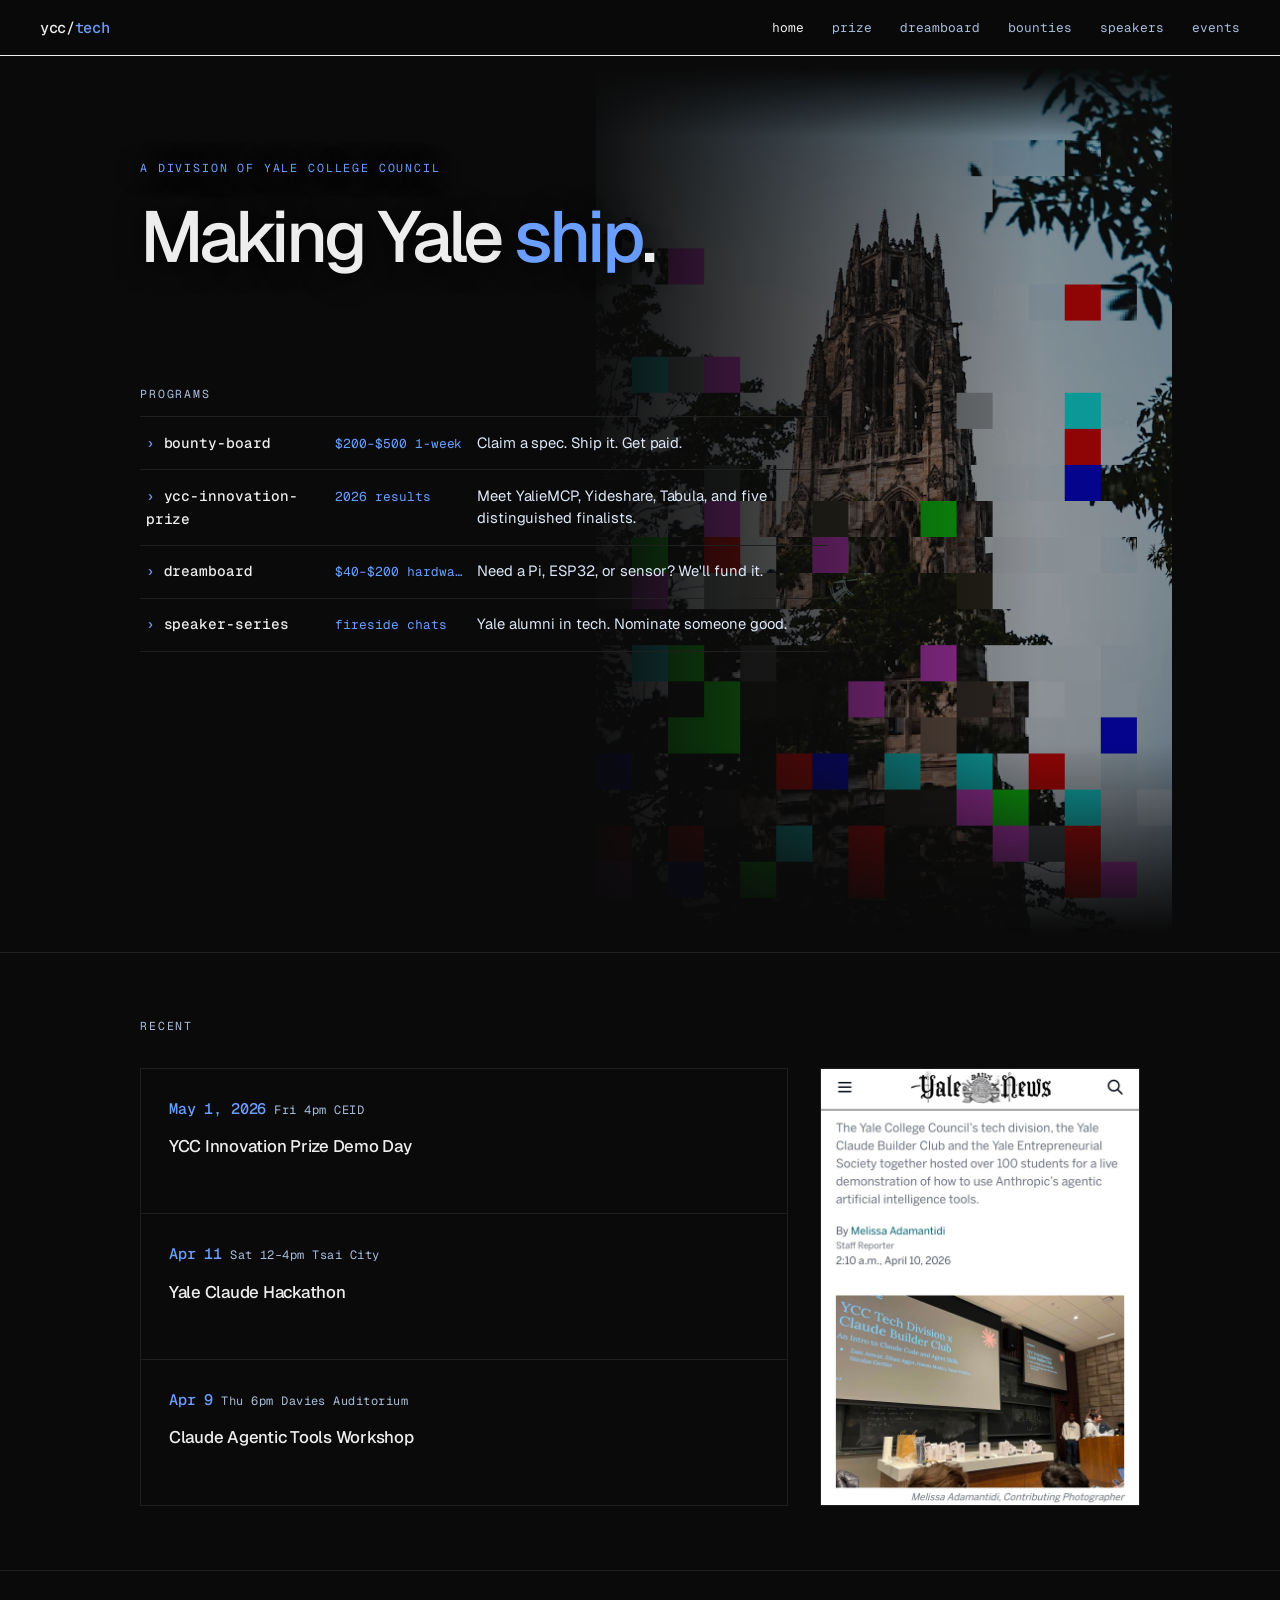
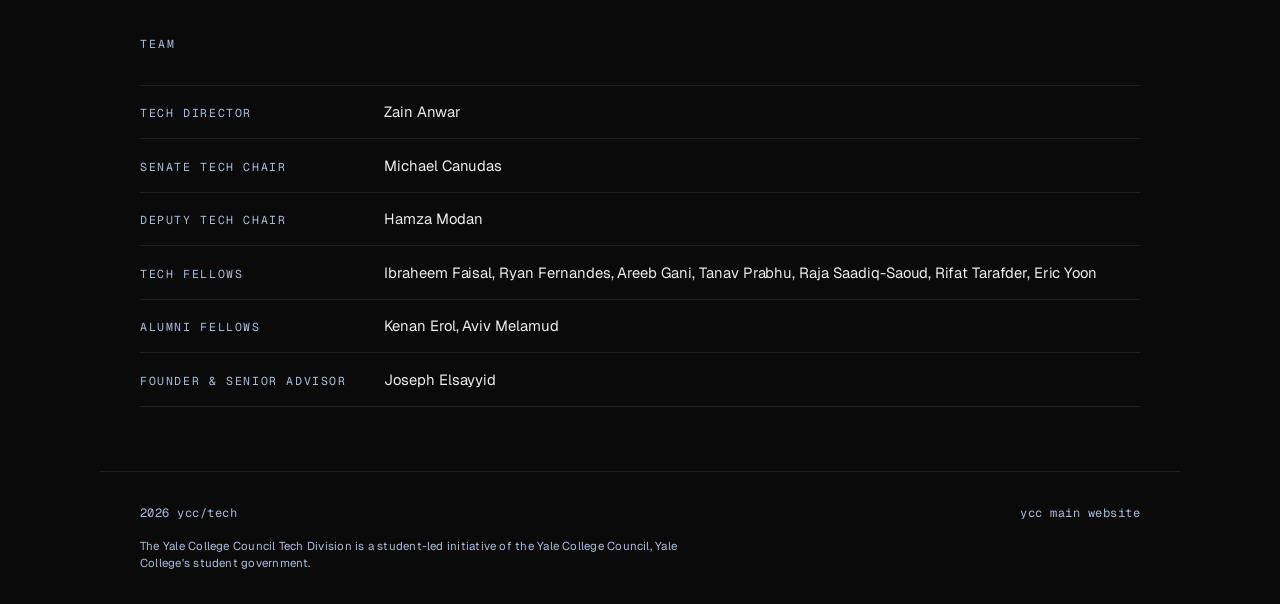
==== index.html @ 5b4a6e39 "move senior advisor role to end of team list" ====
<!DOCTYPE html>
<html lang="en">
<head>
  <meta charset="UTF-8">
  <meta name="viewport" content="width=device-width, initial-scale=1.0">
  <title>YCC Tech Division | Yale College Council</title>
  <meta name="description" content="YCC Tech makes Yale ship. Bounties, the $1,000 YCC Innovation Prize, hardware grants, speaker events, and hackathons. The infrastructure for Yale's builder community.">
  <link rel="stylesheet" href="styles.css">
  <link rel="icon" type="image/png" href="favicon.png">
</head>
<body>

  <!-- Nav -->
  <nav class="nav">
    <a href="index.html" class="nav__brand">ycc/<span>tech</span></a>
    <ul class="nav__links">
      <li><a href="index.html" class="active">home</a></li>
      <li><a href="prize.html">prize</a></li>
      <li><a href="dreamboard.html">dreamboard</a></li>
      <li><a href="bounties.html">bounties</a></li>
      <li><a href="speakers.html">speakers</a></li>
      <li><a href="events.html">events</a></li>
    </ul>
    <div class="nav__hamburger" onclick="toggleMobileNav()">
      <span></span><span></span><span></span>
    </div>
  </nav>

  <!-- Mobile Nav -->
  <div class="nav__mobile-overlay" id="mobileNav">
    <a href="index.html" onclick="closeMobileNav()">home</a>
    <a href="prize.html" onclick="closeMobileNav()">prize</a>
    <a href="dreamboard.html" onclick="closeMobileNav()">dreamboard</a>
    <a href="bounties.html" onclick="closeMobileNav()">bounties</a>
    <a href="speakers.html" onclick="closeMobileNav()">speakers</a>
    <a href="events.html" onclick="closeMobileNav()">events</a>
  </div>

  <!-- Hero -->
  <section class="hero">
    <div class="container">
      <div class="hero__layout">
        <div class="hero__copy">
          <div class="hero__label">A Division of Yale College Council</div>
          <h1 class="hero__title">Making Yale <em>ship</em>.</h1>
          <nav class="hero__programs" aria-label="Programs">
            <span class="kicker">Programs</span>
            <div class="programs-cli">
              <a href="bounties.html" class="programs-cli__row">
                <span class="programs-cli__name">bounty-board</span>
                <span class="programs-cli__meta">$200–$500 1-week</span>
                <span class="programs-cli__desc">Claim a spec. Ship it. Get paid.</span>
                <span class="programs-cli__arrow" aria-hidden="true">→</span>
              </a>
              <a href="prize.html" class="programs-cli__row">
                <span class="programs-cli__name">ycc-innovation-prize</span>
                <span class="programs-cli__meta">2026 results</span>
                <span class="programs-cli__desc">Meet YalieMCP, Yideshare, Tabula, and five distinguished finalists.</span>
                <span class="programs-cli__arrow" aria-hidden="true">→</span>
              </a>
              <a href="dreamboard.html" class="programs-cli__row">
                <span class="programs-cli__name">dreamboard</span>
                <span class="programs-cli__meta">$40–$200 hardware</span>
                <span class="programs-cli__desc">Need a Pi, ESP32, or sensor? We'll fund it.</span>
                <span class="programs-cli__arrow" aria-hidden="true">→</span>
              </a>
              <a href="speakers.html" class="programs-cli__row">
                <span class="programs-cli__name">speaker-series</span>
                <span class="programs-cli__meta">fireside chats</span>
                <span class="programs-cli__desc">Yale alumni in tech. Nominate someone good.</span>
                <span class="programs-cli__arrow" aria-hidden="true">→</span>
              </a>
            </div>
          </nav>
        </div>
        <figure class="hero__visual">
          <img src="assets/home/harkness-pixel-glitch.png" alt="Harkness Tower with colorful pixel-glitch artwork" width="687" height="1031" decoding="async">
        </figure>
      </div>
    </div>
  </section>

  <!-- Upcoming Events -->
  <section class="section section--bordered">
    <div class="container">
      <div class="section__header">
        <span class="kicker">Recent</span>
      </div>
      <div class="home-recent-grid">
        <div class="events-preview">
          <a href="events.html" class="event-preview-card">
            <div class="event-preview-card__date">May 1, 2026</div><span class="event-preview-card__time">Fri 4pm CEID</span>
            <h3 class="event-preview-card__title">YCC Innovation Prize Demo Day</h3>
          </a>
          <a href="events.html" class="event-preview-card">
            <div class="event-preview-card__date">Apr 11</div><span class="event-preview-card__time">Sat 12–4pm Tsai City</span>
            <h3 class="event-preview-card__title">Yale Claude Hackathon</h3>
          </a>
          <a href="events.html" class="event-preview-card">
            <div class="event-preview-card__date">Apr 9</div><span class="event-preview-card__time">Thu 6pm Davies Auditorium</span>
            <h3 class="event-preview-card__title">Claude Agentic Tools Workshop</h3>
          </a>
        </div>
        <figure class="home-event-figure">
          <img class="home-event-photo" src="assets/home/ai-workshop.jpeg" alt="Yale Daily News coverage of YCC Tech's AI tools workshop" width="1284" height="1760" loading="lazy" decoding="async">
        </figure>
      </div>
    </div>
  </section>

  <!-- Team -->
  <section class="section section--bordered">
    <div class="container">
      <div class="section__header">
        <span class="kicker">Team</span>
      </div>
      <div class="team">
        <div class="team__row">
          <div class="team__role">Tech Director</div>
          <div class="team__names">Zain Anwar</div>
        </div>
        <div class="team__row">
          <div class="team__role">Senate Tech Chair</div>
          <div class="team__names">Michael Canudas</div>
        </div>
        <div class="team__row">
          <div class="team__role">Deputy Tech Chair</div>
          <div class="team__names">Hamza Modan</div>
        </div>
        <div class="team__row">
          <div class="team__role">Tech Fellows</div>
          <div class="team__names">Ibraheem Faisal, Ryan Fernandes, Areeb Gani, Tanav Prabhu, Raja Saadiq-Saoud, Rifat Tarafder, Eric Yoon</div>
        </div>
        <div class="team__row">
          <div class="team__role">Alumni Fellows</div>
          <div class="team__names">Kenan Erol, Aviv Melamud</div>
        </div>
        <div class="team__row">
          <div class="team__role">Founder &amp; Senior Advisor</div>
          <div class="team__names">Joseph Elsayyid</div>
        </div>
      </div>
    </div>
  </section>

  <!-- Footer -->
  <footer class="footer">
    <div class="footer__row">
      <div class="footer__left">2026 ycc/tech</div>
      <div class="footer__right">
        <a href="https://www.ycc.yale.edu/" target="_blank" rel="noopener">ycc main website</a>
      </div>
    </div>
    <div class="footer__note">The Yale College Council Tech Division is a student-led initiative of the Yale College Council, Yale College's student government.</div>
  </footer>

  <script src="script.js"></script>
</body>
</html>
---- styles.css ----
/* =================================================================
   YCC Tech Division
   Geist Sans + Geist Mono warm black desaturated blue
   ================================================================= */

@import url('https://fonts.googleapis.com/css2?family=Geist:wght@300;400;500;600;700&family=Geist+Mono:wght@400;500;600&display=swap');

:root {
  --bg: #0a0a0a;
  --bg-elev: #111111;
  --bg-soft: #141414;
  --fg: #ededed;
  --fg-dim: #dce7f7;
  --muted: #a9bddc;
  --border: #1f1f1f;
  --border-bright: #2a2a2a;
  --accent: #6b9fff;
  --accent-hover: #89b5ff;
  --accent-dim: rgba(107, 159, 255, 0.12);
  --warn: #d4a373;

  --font-sans: 'Geist', ui-sans-serif, system-ui, -apple-system, 'Segoe UI', sans-serif;
  --font-display: 'Geist', ui-sans-serif, system-ui, -apple-system, 'Segoe UI', sans-serif;
  --font-mono: 'Geist Mono', ui-monospace, 'SF Mono', Menlo, Consolas, monospace;

  --container: 1080px;
  --gutter: 1.5rem;
  --gutter-lg: 2.5rem;
}

*, *::before, *::after { box-sizing: border-box; margin: 0; padding: 0; }

html {
  font-size: 16px;
  -webkit-font-smoothing: antialiased;
  -moz-osx-font-smoothing: grayscale;
  text-rendering: optimizeLegibility;
  scroll-behavior: smooth;
}

body {
  background: var(--bg);
  color: var(--fg);
  font-family: var(--font-sans);
  font-size: 0.975rem;
  font-weight: 400;
  line-height: 1.6;
  letter-spacing: -0.003em;
}

h1, h2, h3, h4, h5, h6 {
  font-family: var(--font-sans);
  font-weight: 500;
  letter-spacing: -0.02em;
  line-height: 1.2;
  color: var(--fg);
}

h1 {
  font-size: clamp(2rem, 4.5vw, 3rem);
  font-weight: 500;
  letter-spacing: -0.03em;
  line-height: 1.08;
}
h2 { font-size: 1.5rem; }
h3 { font-size: 1.05rem; }
h4 { font-size: 0.95rem; }

p { max-width: 62ch; }

a {
  color: var(--fg);
  text-decoration: none;
  transition: color 120ms ease, border-color 120ms ease;
}

a:hover { color: var(--accent); }

em { font-style: normal; color: var(--accent); }

::selection { background: var(--accent); color: var(--bg); }

img { max-width: 100%; display: block; }

button {
  font-family: inherit;
  cursor: pointer;
  border: none;
  background: none;
  color: inherit;
}

/* --- MONO + KICKER UTILITIES --- */
.mono,
.bounty-card__amount,
.bounty-card__tag,
.bounty-card__status,
.filter-btn,
.event-card__day,
.event-card__weekday,
.event-card__partner,
.event-preview-card__date,
.event-preview-card__time,
.timeline__date,
.hero__stat-value,
.hero__stat-label,
.footer__left,
.footer__right a {
  font-family: var(--font-mono);
}

.kicker,
.section__eyebrow,
.label,
.hero__label,
.about-grid__sidebar-title {
  display: block;
  font-family: var(--font-mono);
  font-size: 0.72rem;
  font-weight: 400;
  letter-spacing: 0.16em;
  text-transform: uppercase;
  color: var(--muted);
  margin: 0;
}

.label--accent,
.label--gold,
.hero__label {
  color: var(--accent);
}

.text-accent,
.text-gold,
.text-green { color: var(--accent); }

/* --- CONTAINER --- */
.container,
.container--narrow {
  width: 100%;
  max-width: var(--container);
  margin: 0 auto;
  padding: 0 var(--gutter);
}

@media (min-width: 768px) {
  .container,
  .container--narrow { padding: 0 var(--gutter-lg); }
}

/* --- NAV --- */
.nav {
  position: sticky;
  top: 0;
  z-index: 100;
  background: rgba(10, 10, 10, 0.78);
  backdrop-filter: saturate(160%) blur(12px);
  -webkit-backdrop-filter: saturate(160%) blur(12px);
  border-bottom: 1px solid var(--border);
  padding: 0.95rem var(--gutter);
  display: flex;
  align-items: center;
  justify-content: space-between;
}

@media (min-width: 768px) {
  .nav { padding: 0.95rem var(--gutter-lg); }
}

.nav__brand {
  font-family: var(--font-mono);
  font-size: 0.95rem;
  font-weight: 500;
  letter-spacing: -0.02em;
  color: var(--fg);
  display: inline-flex;
  align-items: baseline;
}

.nav__brand:hover { color: var(--fg); }
.nav__brand span { color: var(--accent); font-weight: 500; }

.nav__links {
  display: flex;
  gap: 1.75rem;
  list-style: none;
  align-items: center;
}

.nav__links a {
  font-family: var(--font-mono);
  font-size: 0.8rem;
  font-weight: 400;
  color: var(--muted);
  letter-spacing: 0;
}

.nav__links a:hover { color: var(--fg); }
.nav__links a.active { color: var(--fg); }

/* hamburger */
.nav__hamburger {
  display: none;
  flex-direction: column;
  gap: 5px;
  cursor: pointer;
  padding: 4px;
  z-index: 101;
}

.nav__hamburger span {
  width: 22px;
  height: 1.5px;
  background: var(--fg);
  transition: transform 180ms ease, opacity 180ms ease;
}

.nav__hamburger.open span:nth-child(1) { transform: translateY(6.5px) rotate(45deg); }
.nav__hamburger.open span:nth-child(2) { opacity: 0; }
.nav__hamburger.open span:nth-child(3) { transform: translateY(-6.5px) rotate(-45deg); }

.nav__mobile-overlay {
  display: none;
  position: fixed;
  inset: 0;
  background: var(--bg);
  z-index: 99;
  flex-direction: column;
  align-items: flex-start;
  padding: 5.5rem var(--gutter) 2rem;
  gap: 1.25rem;
}

.nav__mobile-overlay.open { display: flex; }

.nav__mobile-overlay a {
  font-family: var(--font-mono);
  font-size: 1.15rem;
  color: var(--fg);
}

.nav__mobile-overlay a:hover { color: var(--accent); }

@media (max-width: 768px) {
  .nav__links { display: none; }
  .nav__hamburger { display: flex; }
}

/* --- SECTIONS --- */
.section { padding: 4rem 0; }
.section--bordered { border-top: 1px solid var(--border); }

.section__header { margin-bottom: 2rem; }

.section__header .kicker,
.section__header .section__eyebrow { margin-bottom: 0.75rem; }

.section__title {
  font-size: 1.5rem;
  font-weight: 500;
  letter-spacing: -0.02em;
  line-height: 1.25;
  margin: 0;
}

.section__subtitle {
  color: var(--fg-dim);
  font-size: 1.025rem;
  max-width: 60ch;
  margin-top: 0.75rem;
  line-height: 1.6;
}

/* --- HERO --- */
.prize-hero,
.events-hero {
  padding: 5rem 0 3rem;
}

.hero {
  position: relative;
  overflow: hidden;
  isolation: isolate;
}

.hero .container { position: relative; }

.hero__label { margin-bottom: 1.5rem; }

.hero__layout {
  position: relative;
  min-height: 56rem;
  display: flex;
  align-items: flex-start;
  padding: clamp(5rem, 8vw, 6.5rem) 0 4rem;
}

.hero__layout::after {
  content: '';
  position: absolute;
  inset: 0;
  z-index: 1;
  pointer-events: none;
  background: linear-gradient(90deg, var(--bg) 0%, var(--bg) 28%, rgba(10, 10, 10, 0.94) 46%, rgba(10, 10, 10, 0.5) 68%, transparent 90%);
}

.hero__copy {
  position: relative;
  z-index: 2;
  width: 100%;
  max-width: 43rem;
  text-shadow: 0 2px 28px rgba(0, 0, 0, 0.9);
}

.hero__programs {
  display: block;
  width: 100%;
  margin-top: clamp(5rem, 9vw, 7rem);
  text-shadow: none;
}

.hero__programs > .kicker {
  margin-bottom: 0.8rem;
}

.hero__programs .programs-cli__row {
  grid-template-columns: 11rem 8rem minmax(0, 1fr) 1rem;
  gap: 0.85rem;
  padding: 0.85rem 0.35rem;
}

.hero__visual {
  position: absolute;
  z-index: 0;
  top: 0.75rem;
  right: -2rem;
  width: min(58vw, 36rem);
  opacity: 0.58;
  pointer-events: none;
  -webkit-mask-image: linear-gradient(to bottom, transparent 0%, #000 8%, #000 78%, transparent 100%);
  mask-image: linear-gradient(to bottom, transparent 0%, #000 8%, #000 78%, transparent 100%);
}

.hero__visual img {
  width: 100%;
  height: auto;
  filter: saturate(0.9) contrast(1.04);
}

@media (max-width: 799px) {
  .hero__layout {
    min-height: 52rem;
    padding: 4.5rem 0 4rem;
  }

  .hero__copy { max-width: none; }

  .hero__programs {
    margin-top: 5rem;
    max-width: 31rem;
  }

  .hero__programs .programs-cli__row {
    grid-template-columns: 1fr;
    gap: 0.3rem;
    padding: 0.9rem 0;
  }

  .hero__programs .programs-cli__arrow { display: none; }

  .hero__programs .programs-cli__row:hover {
    padding-left: 0.35rem;
  }

  .hero__visual {
    top: 7rem;
    right: -9rem;
    width: 29rem;
    opacity: 0.42;
    -webkit-mask-image: linear-gradient(to bottom, transparent 0%, #000 8%, #000 76%, transparent 100%);
    mask-image: linear-gradient(to bottom, transparent 0%, #000 8%, #000 76%, transparent 100%);
  }

  .hero__layout::after {
    background:
      linear-gradient(90deg, var(--bg) 0%, rgba(10, 10, 10, 0.94) 42%, rgba(10, 10, 10, 0.35) 82%, transparent 100%),
      linear-gradient(180deg, transparent 55%, var(--bg) 100%);
  }
}

.hero__title,
.prize-hero__title {
  font-family: var(--font-display);
  font-size: clamp(2.75rem, 6vw, 4.5rem);
  font-weight: 500;
  letter-spacing: -0.055em;
  line-height: 1;
  max-width: 26ch;
  margin-bottom: 1.15rem;
}

.hero__title em {
  color: var(--accent);
  font-style: normal;
}

.home-event-figure {
  width: 100%;
  max-width: 520px;
  margin: 2rem auto 0;
  border: 1px solid var(--border);
  background: var(--bg-elev);
}

.home-event-photo {
  display: block;
  width: 100%;
  height: auto;
}

.hero__subtitle,
.prize-hero__desc {
  color: var(--fg-dim);
  font-size: 1.05rem;
  max-width: 58ch;
  margin-bottom: 2.5rem;
  line-height: 1.6;
}

.hero__subtitle {
  font-family: var(--font-sans);
  font-size: clamp(1.05rem, 1.8vw, 1.25rem);
  letter-spacing: -0.02em;
  line-height: 1.5;
}

.hero__actions {
  display: flex;
  gap: 0.75rem;
  flex-wrap: wrap;
  align-items: center;
}

.hero__text-links {
  display: flex;
  gap: 1.5rem;
  flex-wrap: wrap;
  align-items: center;
}

.text-link {
  display: inline-flex;
  align-items: baseline;
  gap: 0.4rem;
  padding: 0.15rem 0;
  color: var(--fg);
  border-bottom: 1px solid var(--accent);
  font-size: 0.9rem;
  font-weight: 500;
  text-decoration: none;
}

.text-link:hover {
  color: var(--accent);
  border-color: var(--accent-hover);
}

.hero__stats {
  display: grid;
  grid-template-columns: repeat(2, minmax(0, 1fr));
  gap: 0;
  margin-top: 3.5rem;
  border-top: 1px solid var(--border);
}

@media (min-width: 640px) {
  .hero__stats { grid-template-columns: repeat(4, minmax(0, 1fr)); }
}

.hero__stats > div {
  padding: 1.25rem;
  border-right: 1px solid var(--border);
}

@media (min-width: 640px) {
  .hero__stats > div:first-child { padding-left: 0; }
  .hero__stats > div:last-child { padding-right: 0; border-right: none; }
}

@media (max-width: 639px) {
  .hero__stats > div:nth-child(odd) { padding-left: 0; }
  .hero__stats > div:nth-child(even) { padding-right: 0; border-right: none; }
  .hero__stats > div:nth-child(-n+2) { border-bottom: 1px solid var(--border); }
}

.hero__stat-value {
  font-size: 1.3rem;
  font-weight: 500;
  color: var(--fg);
  letter-spacing: -0.02em;
  line-height: 1.1;
}

.hero__stat-label {
  font-size: 0.72rem;
  font-weight: 400;
  color: var(--muted);
  text-transform: uppercase;
  letter-spacing: 0.14em;
  margin-top: 0.6rem;
}

/* --- PRIZE HERO --- */
.prize-hero__amount {
  font-family: var(--font-mono);
  font-size: clamp(3rem, 8vw, 4.75rem);
  font-weight: 500;
  color: var(--accent);
  letter-spacing: -0.035em;
  line-height: 1;
  margin-bottom: 1rem;
}

/* --- PRIZE RESULTS --- */
.prize-winner {
  padding: 3.5rem 0;
  border-top: 1px solid var(--border);
}

.prize-winner:first-of-type {
  padding-top: 0;
  border-top: none;
}

.prize-winner:last-child { padding-bottom: 0; }

.prize-winner__header {
  display: grid;
  grid-template-columns: minmax(8.5rem, auto) 1fr auto;
  gap: 1rem 2rem;
  align-items: baseline;
  margin-bottom: 1.25rem;
}

.prize-winner__rank,
.prize-winner__creator,
.finalist-card__person {
  font-family: var(--font-mono);
  font-size: 0.72rem;
  text-transform: uppercase;
  letter-spacing: 0.14em;
}

.prize-winner__rank { color: var(--accent); }
.prize-winner__creator { color: var(--muted); }

.prize-winner__name {
  font-family: var(--font-display);
  font-size: clamp(2.1rem, 4.5vw, 3.25rem);
  font-weight: 500;
  line-height: 1.04;
  letter-spacing: -0.05em;
}

.prize-winner__description {
  max-width: 76ch;
  color: var(--fg-dim);
  font-size: 1.025rem;
  line-height: 1.72;
}

.prize-winner__links {
  display: flex;
  flex-wrap: wrap;
  gap: 0.65rem 1.5rem;
  margin-top: 1.25rem;
}

.prize-winner__links a,
.finalist-card__link {
  font-family: var(--font-mono);
  font-size: 0.78rem;
  color: var(--accent);
  letter-spacing: 0.01em;
}

.prize-winner__links a:hover,
.finalist-card__link:hover { color: var(--accent-hover); }

.prize-winner__note {
  max-width: 72ch;
  margin-top: 1.5rem;
  color: var(--muted);
  font-size: 0.84rem;
  font-style: italic;
  line-height: 1.6;
}

.prize-winner__media {
  display: grid;
  grid-template-columns: minmax(0, 3.4fr) minmax(11rem, 1fr);
  gap: 1rem;
  align-items: start;
  margin-top: 2rem;
}

.prize-winner__media--landscape {
  grid-template-columns: minmax(0, 4.4fr) minmax(11rem, 1fr);
}

.prize-winner__demo,
.prize-winner__portrait {
  overflow: hidden;
  border: 1px solid var(--border);
  background: var(--bg-elev);
}

.prize-winner__demo img,
.prize-winner__portrait img {
  width: 100%;
  height: auto;
}

.prize-winner__portrait img {
  aspect-ratio: 1;
  object-fit: cover;
}

.prize-winner__portrait figcaption,
.prize-winner__demo figcaption {
  padding: 0.65rem 0.8rem;
  border-top: 1px solid var(--border);
  font-family: var(--font-mono);
  font-size: 0.68rem;
  color: var(--muted);
  line-height: 1.5;
}

.finalists-grid {
  display: grid;
  grid-template-columns: repeat(2, minmax(0, 1fr));
  border-top: 1px solid var(--border);
  border-left: 1px solid var(--border);
}

.finalist-card {
  min-width: 0;
  padding: 2rem;
  border-right: 1px solid var(--border);
  border-bottom: 1px solid var(--border);
  display: flex;
  flex-direction: column;
  align-items: flex-start;
}

.finalist-card__person {
  color: var(--accent);
  margin-bottom: 1.1rem;
}

.finalist-card__title {
  font-family: var(--font-display);
  font-size: clamp(1.65rem, 3vw, 2.15rem);
  font-weight: 500;
  line-height: 1.05;
  letter-spacing: -0.04em;
  margin-bottom: 1rem;
}

.finalist-card__description {
  color: var(--fg-dim);
  font-size: 0.94rem;
  line-height: 1.68;
  margin-bottom: 1.5rem;
}

.finalist-card__link { margin-top: auto; }

.finalist-card--featured {
  grid-column: 1 / -1;
  display: grid;
  grid-template-columns: minmax(15rem, 0.85fr) minmax(0, 2fr);
  gap: 2rem;
  align-items: start;
}

.finalist-card__content {
  display: flex;
  flex-direction: column;
  align-items: flex-start;
  height: 100%;
}

.finalist-card__media {
  min-width: 0;
  align-self: start;
}

.finalist-card__demo {
  display: block;
  width: 100%;
  height: auto;
  aspect-ratio: 8 / 5;
  object-fit: contain;
  border: 1px solid var(--border);
  background: var(--bg-elev);
}

@media (max-width: 760px) {
  .prize-winner__header { grid-template-columns: 1fr; gap: 0.5rem; }
  .prize-winner__name { grid-row: 1; }
  .prize-winner__rank { grid-row: 2; }
  .prize-winner__creator { grid-row: 3; }

  .prize-winner__media,
  .prize-winner__media--landscape { grid-template-columns: 1fr; }

  .prize-winner__portrait { max-width: 12rem; }

  .finalists-grid { grid-template-columns: 1fr; }
  .finalist-card--featured { grid-column: auto; grid-template-columns: 1fr; }
}

@media (max-width: 480px) {
  .finalist-card { padding: 1.5rem; }
}

/* --- BUTTONS --- */
.btn {
  display: inline-flex;
  align-items: center;
  gap: 0.5rem;
  font-family: var(--font-sans);
  font-size: 0.875rem;
  font-weight: 500;
  padding: 0.6rem 1.1rem;
  color: var(--bg);
  background: var(--fg);
  border: 1px solid var(--fg);
  border-radius: 6px;
  cursor: pointer;
  text-decoration: none;
  letter-spacing: -0.005em;
  transition: background 120ms, color 120ms, border-color 120ms;
}

.btn:hover {
  background: var(--accent);
  border-color: var(--accent);
  color: var(--bg);
}

.btn--primary,
.btn--gold {
  background: var(--accent);
  border-color: var(--accent);
  color: var(--bg);
}

.btn--primary:hover,
.btn--gold:hover {
  background: var(--accent-hover);
  border-color: var(--accent-hover);
  color: var(--bg);
}

.btn--outline,
.btn--ghost {
  background: transparent;
  color: var(--fg);
  border-color: var(--border-bright);
}

.btn--outline:hover,
.btn--ghost:hover {
  background: transparent;
  color: var(--accent);
  border-color: var(--accent);
}

/* --- PROGRAMS (home, terminal-style list) --- */
.programs-cli {
  border-top: 1px solid var(--border);
}

.programs-cli__row {
  display: grid;
  grid-template-columns: 12rem 13rem 1fr 1.2rem;
  gap: 1.25rem;
  padding: 0.95rem 0.75rem 0.95rem 0.5rem;
  border-bottom: 1px solid var(--border);
  align-items: baseline;
  text-decoration: none;
  color: var(--fg);
  transition: background 120ms, padding-left 120ms;
}

.programs-cli__row:hover {
  background: var(--accent-dim);
  padding-left: 0.85rem;
}

.programs-cli__name {
  font-family: var(--font-mono);
  font-size: 0.9rem;
  font-weight: 500;
  color: var(--fg);
}

.programs-cli__name::before {
  content: '› ';
  color: var(--accent);
}

.programs-cli__meta {
  font-family: var(--font-mono);
  font-size: 0.8rem;
  color: var(--accent);
  white-space: nowrap;
  overflow: hidden;
  text-overflow: ellipsis;
}

.programs-cli__desc {
  font-size: 0.925rem;
  color: var(--fg-dim);
  line-height: 1.5;
}

.programs-cli__arrow {
  font-family: var(--font-mono);
  color: var(--muted);
  opacity: 0;
  transition: opacity 120ms, color 120ms;
  text-align: right;
}

.programs-cli__row:hover .programs-cli__arrow {
  opacity: 1;
  color: var(--accent);
}

@media (max-width: 760px) {
  .programs-cli__row {
    grid-template-columns: 1fr;
    gap: 0.3rem;
    padding: 1rem 0;
  }
  .programs-cli__row:hover { padding-left: 0.35rem; }
  .programs-cli__arrow { display: none; }
}

/* --- BOUNTY CARDS --- */
.bounty-grid {
  display: grid;
  grid-template-columns: 1fr;
  gap: 0;
  border-top: 1px solid var(--border);
}

.bounty-card {
  padding: 1.75rem 0;
  border-bottom: 1px solid var(--border);
  background: transparent;
  display: grid;
  grid-template-columns: 1fr auto;
  gap: 1.5rem;
  align-items: start;
}

.bounty-card:hover { background: transparent; }

.bounty-card__header {
  display: flex;
  align-items: baseline;
  gap: 1rem;
  margin-bottom: 0.5rem;
  flex-wrap: wrap;
}

.bounty-card__title {
  font-size: 1.1rem;
  font-weight: 500;
  letter-spacing: -0.015em;
  color: var(--fg);
}

.bounty-card__amount {
  font-size: 0.875rem;
  color: var(--accent);
  font-weight: 500;
  letter-spacing: 0;
}

.bounty-card__desc {
  color: var(--fg-dim);
  font-size: 0.95rem;
  max-width: 68ch;
  margin-bottom: 1rem;
  line-height: 1.6;
}

.bounty-card__tags {
  display: block;
  margin-bottom: 0.75rem;
}

.bounty-card__tag {
  font-size: 0.72rem;
  font-weight: 400;
  color: var(--muted);
  padding: 0;
  letter-spacing: 0.02em;
  text-transform: none;
}

.bounty-card__tag:not(:last-child)::after {
  content: ',';
}

.bounty-card__actions {
  display: flex;
  flex-direction: column;
  align-items: flex-end;
  gap: 0.75rem;
  min-width: 6rem;
}

.bounty-card__status {
  font-size: 0.72rem;
  color: var(--muted);
  letter-spacing: 0.14em;
  text-transform: uppercase;
  font-weight: 400;
  display: inline-block;
}

.bounty-card__status--open { color: var(--accent); }

.bounty-card__status--review { color: var(--warn); }

.bounty-card__status--pending { color: var(--muted); }

.bounty-card__detail {
  display: none;
  padding-top: 1.25rem;
  margin-top: 1rem;
  border-top: 1px dashed var(--border-bright);
  grid-column: 1 / -1;
}

.bounty-card__detail.open { display: block; }

.bounty-card__detail h4 {
  font-family: var(--font-mono);
  font-size: 0.72rem;
  text-transform: uppercase;
  letter-spacing: 0.14em;
  color: var(--muted);
  margin-bottom: 0.75rem;
  font-weight: 400;
}

.bounty-card__detail h4 + ul { margin-bottom: 1.25rem; }

.bounty-card__detail ul {
  list-style: none;
  display: flex;
  flex-direction: column;
  border-top: 1px solid var(--border);
}

.bounty-card__detail ul li {
  font-size: 0.925rem;
  color: var(--fg-dim);
  padding: 0.55rem 0;
  line-height: 1.55;
  border-bottom: 1px solid var(--border);
}

.bounty-card__detail ul li:last-child { border-bottom: none; }

/* filter buttons */
.filter-btn {
  font-size: 0.75rem;
  font-weight: 400;
  padding: 0.4rem 0;
  border: 0;
  border-bottom: 1px solid transparent;
  background: transparent;
  color: var(--muted);
  letter-spacing: 0.1em;
  text-transform: uppercase;
  cursor: pointer;
  transition: border-color 120ms, color 120ms;
}

.filter-btn:hover { color: var(--fg); border-color: var(--muted); }

.active-filter,
.filter-btn.active-filter {
  color: var(--accent);
  background: transparent;
  border-color: var(--accent);
}

/* --- CRITERIA / PRIZE LIST --- */
.criteria-grid {
  display: grid;
  grid-template-columns: 1fr;
  gap: 0;
  border-top: 1px solid var(--border);
}

.criteria-card {
  padding: 1.5rem 0;
  border-bottom: 1px solid var(--border);
  background: transparent;
}

.criteria-card__rank {
  font-family: var(--font-mono);
  font-size: 0.72rem;
  color: var(--muted);
  text-transform: uppercase;
  letter-spacing: 0.14em;
  font-weight: 400;
  margin-right: 0.75rem;
  display: inline;
}

.criteria-card__title {
  font-size: 1.05rem;
  font-weight: 500;
  letter-spacing: -0.015em;
  color: var(--fg);
  margin: 0.25rem 0;
  display: inline;
}

.criteria-card__desc {
  color: var(--fg-dim);
  font-size: 0.95rem;
  max-width: 68ch;
  line-height: 1.6;
  margin-top: 0.5rem;
}

/* --- TIMELINE --- */
.timeline { padding-left: 0; margin-top: 1rem; }

.timeline__item {
  padding: 0 0 1.5rem 1.5rem;
  position: relative;
  border-left: 1px solid var(--border);
}

.timeline__item:last-child { padding-bottom: 0; }

.timeline__dot {
  position: absolute;
  left: -6px;
  top: 0.65rem;
  width: 12px;
  height: 1px;
  background: var(--border-bright);
}

.timeline__item.active .timeline__dot { background: var(--accent); }

.timeline__date {
  font-size: 0.72rem;
  color: var(--muted);
  text-transform: uppercase;
  letter-spacing: 0.14em;
  margin-bottom: 0.3rem;
}

.timeline__item.active .timeline__date { color: var(--accent); }

.timeline__title {
  font-size: 1rem;
  font-weight: 500;
  letter-spacing: -0.01em;
  color: var(--fg);
}

.timeline__desc {
  color: var(--fg-dim);
  font-size: 0.925rem;
  max-width: 60ch;
  line-height: 1.6;
  margin-top: 0.25rem;
}

/* --- LISTS --- */
.eligibility-list {
  list-style: none;
  display: flex;
  flex-direction: column;
  margin-top: 1rem;
  border-top: 1px solid var(--border);
}

.eligibility-list li {
  font-size: 0.95rem;
  color: var(--fg-dim);
  padding: 0.8rem 0;
  line-height: 1.55;
  border-bottom: 1px solid var(--border);
}

.eligibility-list li strong {
  color: var(--fg);
  font-weight: 500;
}

/* --- EVENT CARDS --- */
.event-card {
  display: block;
  padding: 2rem 0 0;
}

.event-card__meta {
  display: flex;
  gap: 2.5rem;
  flex-wrap: wrap;
  margin-bottom: 1.25rem;
  padding-bottom: 1.25rem;
  border-bottom: 1px dashed var(--border-bright);
}

.event-card__date-block {
  display: flex;
  align-items: baseline;
  gap: 0.65rem;
}

.event-card__day {
  font-size: 1.05rem;
  font-weight: 500;
  color: var(--accent);
  letter-spacing: -0.01em;
  display: inline;
}

.event-card__weekday {
  font-size: 0.8rem;
  color: var(--muted);
  letter-spacing: 0.04em;
  display: inline;
}

.event-card__details {
  display: flex;
  gap: 1.75rem;
  flex-wrap: wrap;
}

.event-card__detail-item {
  display: flex;
  flex-direction: column;
  gap: 0.2rem;
}

.event-card__detail-item > span:first-child {
  font-family: var(--font-mono);
  font-size: 0.68rem;
  font-weight: 400;
  text-transform: uppercase;
  letter-spacing: 0.14em;
  color: var(--muted);
}

.event-card__detail-item > span:last-child {
  font-size: 0.9rem;
  color: var(--fg);
  font-weight: 400;
}

.event-card__body { padding: 0; }

.event-card__title {
  font-size: 1.35rem;
  font-weight: 500;
  letter-spacing: -0.02em;
  line-height: 1.2;
  margin-bottom: 0.75rem;
}

.event-card__desc {
  color: var(--fg-dim);
  font-size: 0.975rem;
  max-width: 62ch;
  line-height: 1.6;
  margin-bottom: 1.25rem;
}

.event-card__partners { margin: 1rem 0 1.25rem; }

.event-card__partner-list {
  display: block;
}

.event-card__partner {
  font-size: 0.72rem;
  color: var(--muted);
  padding: 0;
  letter-spacing: 0.02em;
}

.event-card__partner:not(:last-child)::after {
  content: ',';
}

.event-card__link { margin-top: 1.25rem; }

.event-card__expect h3,
.event-card__perks h3 {
  font-family: var(--font-mono);
  font-size: 0.72rem;
  text-transform: uppercase;
  letter-spacing: 0.14em;
  color: var(--muted);
  font-weight: 400;
  margin-bottom: 0.6rem;
}

.event-card__expect,
.event-card__perks { margin-bottom: 1.25rem; }

.event-card__expect ul {
  list-style: none;
  display: flex;
  flex-direction: column;
  border-top: 1px solid var(--border);
}

.event-card__expect ul li {
  font-size: 0.95rem;
  color: var(--fg-dim);
  padding: 0.6rem 0;
  line-height: 1.55;
  border-bottom: 1px solid var(--border);
}

.event-card__expect ul li:last-child { border-bottom: none; }

.event-card__note {
  color: var(--fg-dim);
  font-size: 0.95rem;
  max-width: 65ch;
  margin-bottom: 0.75rem;
  line-height: 1.6;
}

.event-card__footer {
  margin-top: 1rem;
  padding-top: 0.75rem;
  border-top: 1px dashed var(--border-bright);
  display: flex;
  flex-direction: column;
  gap: 0.3rem;
}

.event-card__coverage,
.event-card__followup {
  font-family: var(--font-mono);
  font-size: 0.78rem;
  color: var(--muted);
  letter-spacing: 0.02em;
}

.event-card__perks-grid {
  display: grid;
  grid-template-columns: 1fr;
  gap: 0.3rem;
}

.event-card__perk {
  display: flex;
  gap: 0.5rem;
  align-items: baseline;
  padding: 0.15rem 0;
}

.event-card__perk-icon { display: none; }

.event-card__perk strong {
  font-size: 0.95rem;
  font-weight: 500;
  color: var(--fg);
  display: inline;
}

.event-card__perk span {
  font-size: 0.925rem;
  color: var(--fg-dim);
}

.event-card__perk div { display: inline; }

.event-card__callout {
  border-left: 2px solid var(--accent);
  padding: 0.6rem 1rem;
  margin-top: 1.25rem;
  background: var(--accent-dim);
  border-radius: 0 4px 4px 0;
}

.event-card__callout-label { margin-bottom: 0.25rem; }

.event-card__callout p {
  color: var(--fg-dim);
  font-size: 0.925rem;
  line-height: 1.6;
}

.event-card__callout strong { color: var(--fg); font-weight: 500; }

/* --- EVENT PREVIEW (home) --- */
.events-preview {
  display: grid;
  grid-template-columns: 1fr;
  gap: 0;
  border-top: 1px solid var(--border);
  border-left: 1px solid var(--border);
}

.home-recent-grid {
  display: grid;
  grid-template-columns: minmax(0, 1fr);
  gap: 0;
  align-items: stretch;
}

.home-recent-grid .events-preview {
  grid-template-columns: 1fr;
}

@media (min-width: 900px) {
  .home-recent-grid {
    grid-template-columns: minmax(0, 1fr) 20rem;
    gap: 2rem;
  }

  .home-recent-grid .events-preview {
    grid-template-rows: repeat(3, minmax(0, 1fr));
  }

  .home-event-figure {
    max-width: none;
    margin: 0;
  }
}

@media (min-width: 720px) {
  .events-preview { grid-template-columns: repeat(2, 1fr); }
}

.event-preview-card {
  display: block;
  padding: 1.75rem;
  border-bottom: 1px solid var(--border);
  border-right: 1px solid var(--border);
  text-decoration: none;
  color: var(--fg);
  transition: background 150ms;
}

.event-preview-card:hover {
  background: var(--accent-dim);
  color: var(--fg);
}

.event-preview-card:hover .event-preview-card__title { color: var(--accent); }

.event-preview-card__date {
  font-size: 0.95rem;
  color: var(--accent);
  font-weight: 500;
  letter-spacing: -0.01em;
  display: inline;
}

.event-preview-card__time {
  font-size: 0.75rem;
  color: var(--muted);
  letter-spacing: 0.04em;
  margin-left: 0.5rem;
  display: inline;
}

.event-preview-card__title {
  font-size: 1.05rem;
  font-weight: 500;
  letter-spacing: -0.015em;
  margin: 0.9rem 0 0;
  transition: color 120ms;
}

.event-preview-card__title::after {
  content: ' →';
  color: var(--muted);
  opacity: 0;
  transition: opacity 180ms, color 180ms;
  font-weight: 400;
  margin-left: 0.25rem;
  display: inline-block;
}

.event-preview-card:hover .event-preview-card__title::after {
  opacity: 1;
  color: var(--accent);
}

.event-preview-card__desc {
  color: var(--fg-dim);
  font-size: 0.925rem;
  max-width: 50ch;
  margin-top: 0.5rem;
  line-height: 1.6;
}

.event-preview-card__link { display: none; }

/* --- ABOUT GRID --- */
.about-grid,
.about-grid--half {
  display: grid;
  grid-template-columns: 1fr;
  gap: 2rem;
}

@media (min-width: 760px) {
  .about-grid,
  .about-grid--half {
    grid-template-columns: 3fr 2fr;
    gap: 3rem;
  }
}

.about-grid__text {
  color: var(--fg-dim);
  font-size: 1rem;
  line-height: 1.7;
  max-width: 60ch;
}

.about-grid__text p + p { margin-top: 1rem; }

.about-grid__sidebar {
  border-left: 1px solid var(--border);
  padding-left: 1.5rem;
}

.about-grid__sidebar-item {
  padding: 0.6rem 0;
  border-bottom: 1px dashed var(--border-bright);
}

.about-grid__sidebar-item:last-child { border-bottom: none; }
.about-grid__sidebar-item:first-child { padding-top: 0; }

.about-grid__sidebar-title {
  margin-bottom: 0.25rem;
}

.about-grid__sidebar-value {
  font-size: 0.925rem;
  color: var(--fg);
}

@media (max-width: 760px) {
  .about-grid__sidebar {
    border-left: none;
    padding-left: 0;
    border-top: 1px solid var(--border);
    padding-top: 1.5rem;
  }
}

/* --- SPEC BLOCK --- */
.spec-block {
  border: 1px solid var(--border);
  padding: 1.25rem 1.5rem;
  margin-top: 1.25rem;
  border-radius: 6px;
  background: var(--bg-elev);
}

.spec-block__title {
  font-family: var(--font-mono);
  font-size: 0.72rem;
  text-transform: uppercase;
  letter-spacing: 0.14em;
  color: var(--muted);
  margin-bottom: 0.6rem;
  font-weight: 400;
}

.spec-block__content {
  color: var(--fg-dim);
  font-size: 0.925rem;
  line-height: 1.6;
}

/* --- CTA BANNER --- */
.cta-banner {
  padding: 4rem 0;
  border-top: 1px solid var(--border);
}

.cta-banner__title {
  font-size: 1.5rem;
  font-weight: 500;
  letter-spacing: -0.02em;
  margin-bottom: 0.75rem;
}

.cta-banner__desc {
  color: var(--fg-dim);
  font-size: 1rem;
  max-width: 60ch;
  margin-bottom: 1.5rem;
  line-height: 1.6;
}

/* --- FOOTER --- */
.footer {
  padding: 2rem var(--gutter);
  border-top: 1px solid var(--border);
  max-width: var(--container);
  margin: 0 auto;
  display: flex;
  flex-direction: column;
  gap: 0.85rem;
}

.footer__row {
  display: flex;
  justify-content: space-between;
  align-items: center;
  flex-wrap: wrap;
  gap: 1rem;
}

@media (min-width: 768px) {
  .footer { padding: 2rem var(--gutter-lg); }
}

.footer__left {
  font-size: 0.75rem;
  color: var(--muted);
  letter-spacing: 0.04em;
}

.footer__right {
  display: flex;
  gap: 1.25rem;
}

.footer__right a {
  font-size: 0.75rem;
  color: var(--muted);
  letter-spacing: 0.04em;
}

.footer__right a:hover { color: var(--fg); }

.footer__note {
  font-size: 0.72rem;
  color: var(--muted);
  line-height: 1.55;
  letter-spacing: 0.02em;
  max-width: 72ch;
}

/* --- MODAL --- */
.modal-overlay {
  position: fixed;
  inset: 0;
  background: rgba(0, 0, 0, 0.75);
  backdrop-filter: blur(6px);
  -webkit-backdrop-filter: blur(6px);
  z-index: 200;
  display: none;
  align-items: center;
  justify-content: center;
  padding: 2rem;
}

.modal-overlay.open { display: flex; }

.modal {
  background: var(--bg-elev);
  border: 1px solid var(--border-bright);
  max-width: 540px;
  width: 100%;
  padding: 2rem;
  position: relative;
  border-radius: 8px;
}

.modal__close {
  position: absolute;
  top: 0.75rem;
  right: 1rem;
  font-size: 1.25rem;
  color: var(--muted);
  line-height: 1;
}

.modal__close:hover { color: var(--fg); }

.modal__title {
  font-size: 1.2rem;
  font-weight: 500;
  letter-spacing: -0.015em;
  margin-bottom: 0.5rem;
}

.modal__desc {
  color: var(--fg-dim);
  font-size: 0.925rem;
  margin-bottom: 1.5rem;
  line-height: 1.6;
}

.modal__form {
  display: flex;
  flex-direction: column;
  gap: 0.7rem;
}

.modal__form input,
.modal__form textarea {
  font-family: var(--font-sans);
  font-size: 0.9rem;
  padding: 0.7rem 0.85rem;
  background: var(--bg);
  border: 1px solid var(--border-bright);
  color: var(--fg);
  outline: none;
  border-radius: 6px;
  line-height: 1.5;
  transition: border-color 120ms;
}

.modal__form input::placeholder,
.modal__form textarea::placeholder { color: var(--muted); }

.modal__form input:focus,
.modal__form textarea:focus { border-color: var(--accent); }

.modal__form textarea { min-height: 90px; resize: vertical; }

.modal__form button[type="submit"] { margin-top: 0.5rem; }

.form-error {
  font-size: 0.78rem;
  color: #ff7a7a;
  display: none;
  margin-top: -0.35rem;
}

.form-error.visible { display: block; }

.input-error { border-color: #ff7a7a !important; }

/* --- FUNDED PROJECTS (dreamboard) --- */
.funded-grid {
  display: flex;
  flex-direction: column;
}

.funded-card {
  padding: 1.75rem 0;
  border-bottom: 1px solid var(--border);
}

.funded-card:first-child { padding-top: 0; }
.funded-card:last-child { border-bottom: none; padding-bottom: 0; }

.funded-card__head {
  display: flex;
  align-items: baseline;
  gap: 1rem;
  flex-wrap: wrap;
  margin-bottom: 1rem;
}

.funded-card__title {
  font-size: 1.15rem;
  font-weight: 500;
  letter-spacing: -0.02em;
  line-height: 1.3;
}

.funded-card__name {
  font-family: var(--font-mono);
  font-size: 0.8rem;
  color: var(--accent);
  letter-spacing: 0;
  white-space: nowrap;
}

.funded-card__name::before {
  content: '› ';
  color: var(--accent);
}

.funded-card__desc {
  color: var(--fg-dim);
  font-size: 0.95rem;
  max-width: 68ch;
  line-height: 1.6;
}

.funded-card__desc + .funded-card__desc { margin-top: 0.75rem; }

.funded-card__parts {
  margin-top: 1.5rem;
}

.funded-card__parts h3 {
  font-family: var(--font-mono);
  font-size: 0.72rem;
  font-weight: 400;
  text-transform: uppercase;
  letter-spacing: 0.14em;
  color: var(--muted);
  margin-bottom: 0.6rem;
}

.funded-card__parts ul {
  list-style: none;
  border-top: 1px solid var(--border);
}

.funded-card__parts li {
  padding: 0.55rem 0;
  border-bottom: 1px solid var(--border);
  font-size: 0.925rem;
  color: var(--fg-dim);
  line-height: 1.5;
}

/* --- TEAM --- */
.team {
  display: flex;
  flex-direction: column;
  border-top: 1px solid var(--border);
}

.team__row {
  display: grid;
  grid-template-columns: 220px 1fr;
  gap: 1.5rem;
  padding: 0.9rem 0;
  border-bottom: 1px solid var(--border);
  align-items: baseline;
}

.team__role {
  font-family: var(--font-mono);
  font-size: 0.72rem;
  text-transform: uppercase;
  letter-spacing: 0.14em;
  color: var(--muted);
  font-weight: 400;
}

.team__names {
  font-size: 0.925rem;
  color: var(--fg);
  line-height: 1.6;
}

@media (max-width: 560px) {
  .team__row { grid-template-columns: 1fr; gap: 0.35rem; padding: 1rem 0; }
}

/* --- SCROLLBAR --- */
::-webkit-scrollbar { width: 8px; height: 8px; }
::-webkit-scrollbar-track { background: var(--bg); }
::-webkit-scrollbar-thumb { background: var(--border-bright); border-radius: 4px; }
::-webkit-scrollbar-thumb:hover { background: var(--muted); }

/* --- UTILITIES --- */
.mt-1 { margin-top: 0.5rem; }
.mt-2 { margin-top: 1rem; }
.mt-3 { margin-top: 1.5rem; }
.mt-4 { margin-top: 2rem; }
.mb-4 { margin-bottom: 2rem; }

/* --- REVEAL DISABLED --- */
.reveal,
.reveal-stagger > * {
  opacity: 1;
  transform: none;
  transition: none;
}

/* kill legacy bg noise */
body::before,
.hero__bg,
.prize-hero__bg,
.cta-banner__bg,
.events-hero__bg {
  display: none !important;
}

.typewriter-active::after,
.typewriter-done::after { display: none; }
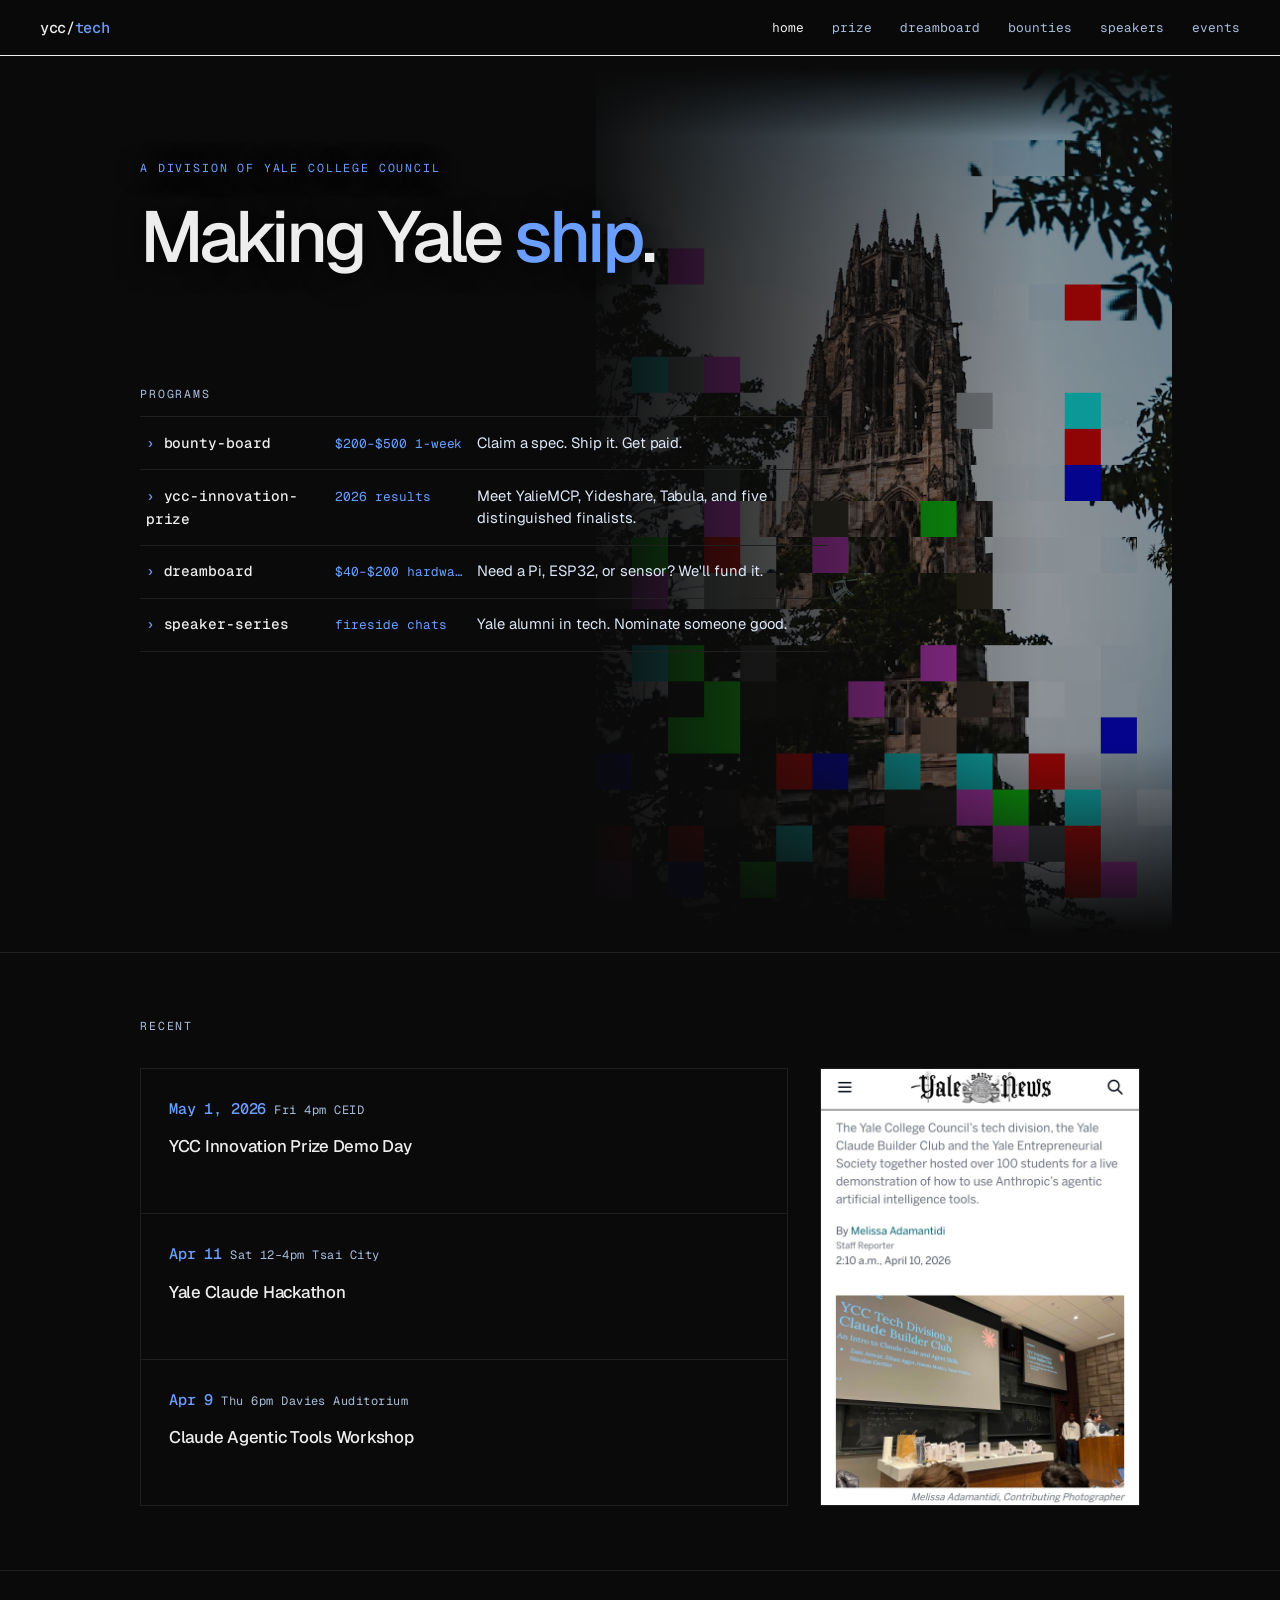
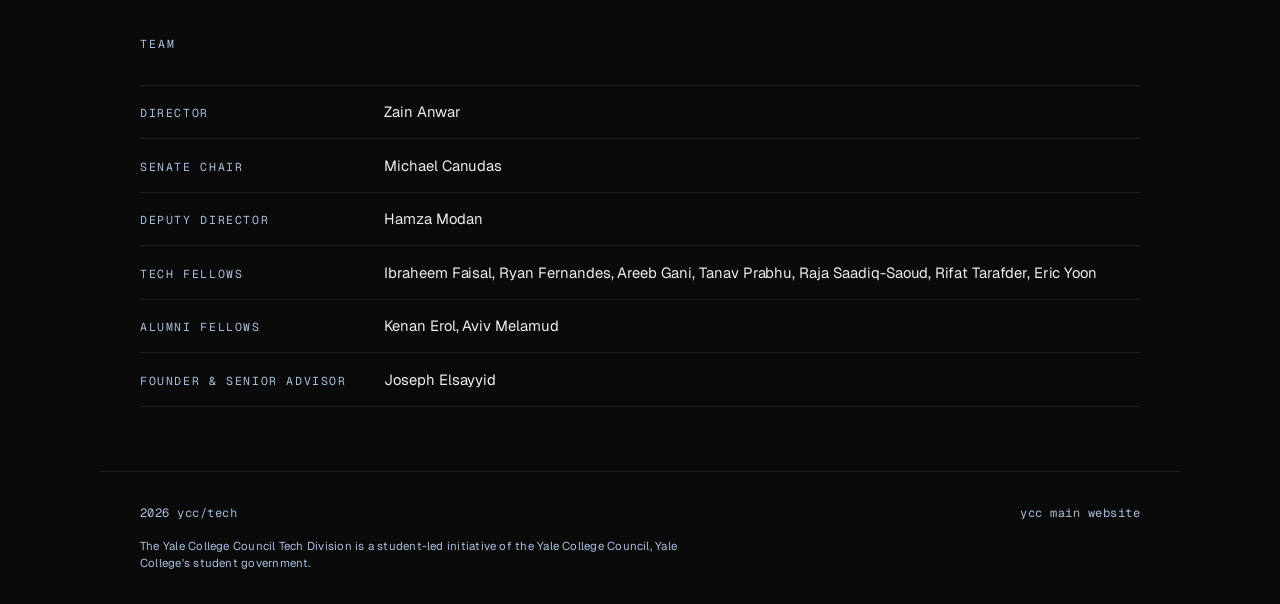
==== commit 49c402a2: "shorten team leadership titles" ====
--- a/index.html
+++ b/index.html
@@ -116,15 +116,15 @@
       </div>
       <div class="team">
         <div class="team__row">
-          <div class="team__role">Tech Director</div>
+          <div class="team__role">Director</div>
           <div class="team__names">Zain Anwar</div>
         </div>
         <div class="team__row">
-          <div class="team__role">Senate Tech Chair</div>
+          <div class="team__role">Senate Chair</div>
           <div class="team__names">Michael Canudas</div>
         </div>
         <div class="team__row">
-          <div class="team__role">Deputy Tech Chair</div>
+          <div class="team__role">Deputy Director</div>
           <div class="team__names">Hamza Modan</div>
         </div>
         <div class="team__row">
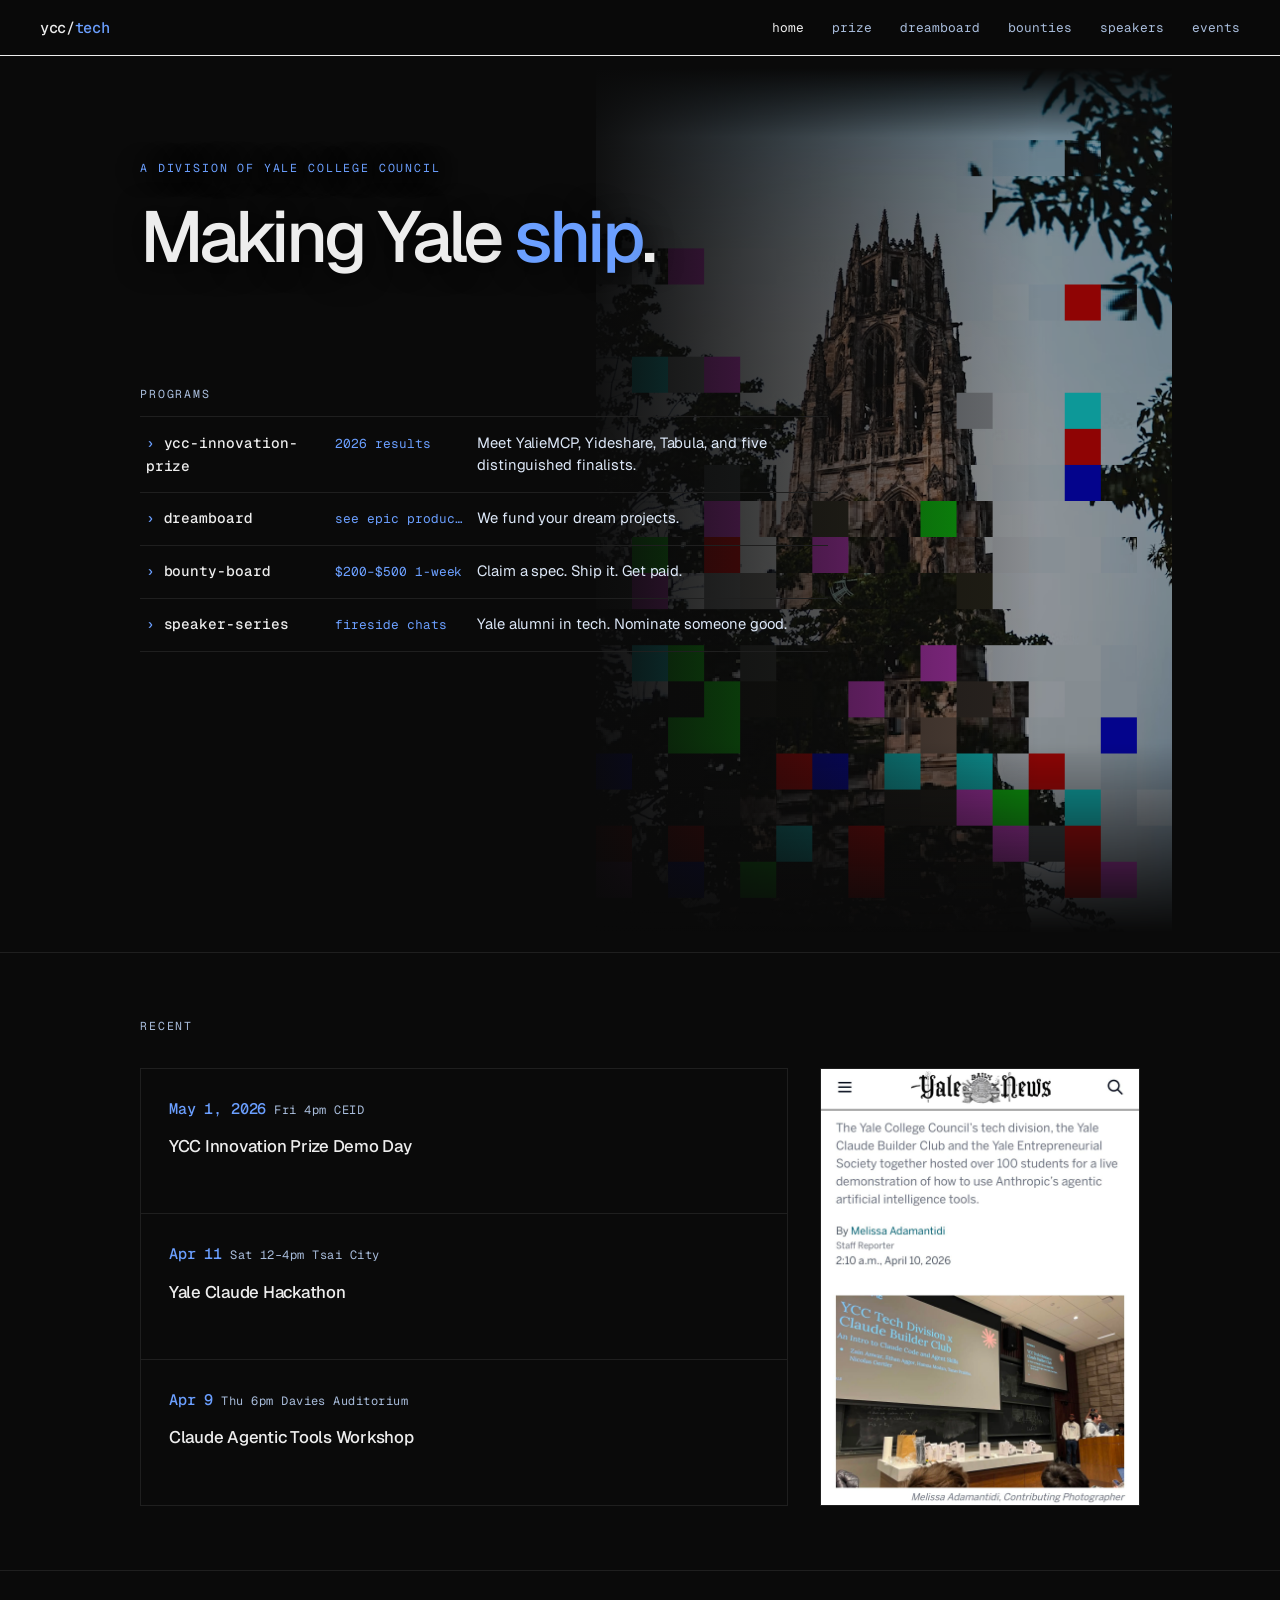
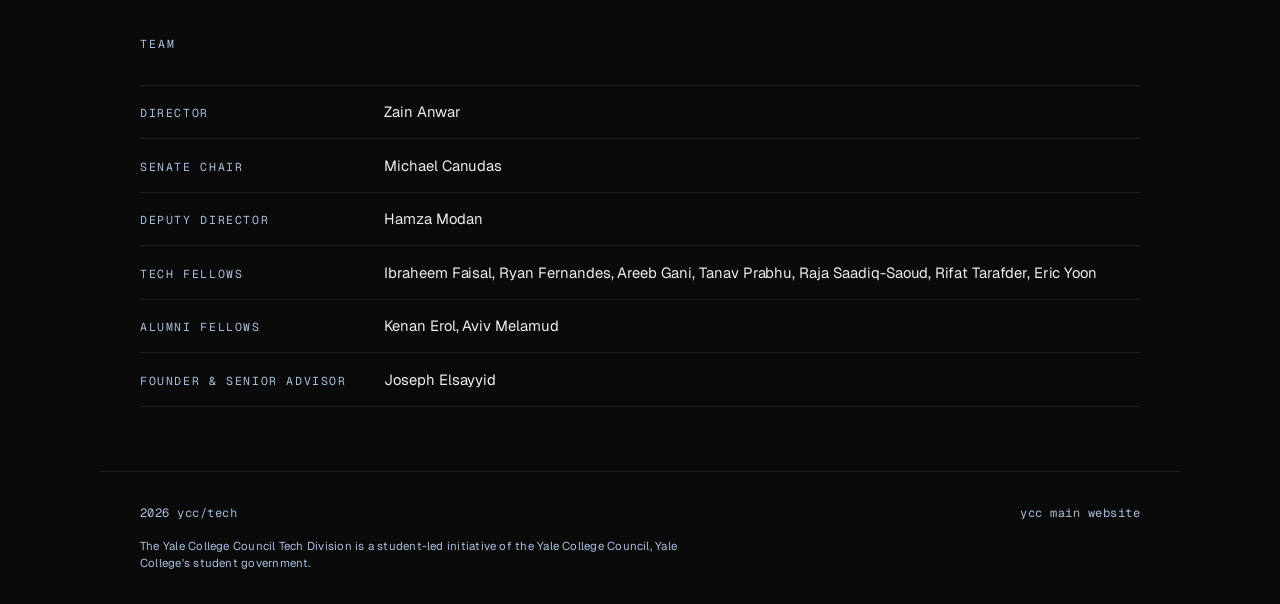
==== commit 028d81f0: "reorder homepage programs and update dreamboard copy" ====
--- a/index.html
+++ b/index.html
@@ -46,12 +46,6 @@
           <nav class="hero__programs" aria-label="Programs">
             <span class="kicker">Programs</span>
             <div class="programs-cli">
-              <a href="bounties.html" class="programs-cli__row">
-                <span class="programs-cli__name">bounty-board</span>
-                <span class="programs-cli__meta">$200–$500 1-week</span>
-                <span class="programs-cli__desc">Claim a spec. Ship it. Get paid.</span>
-                <span class="programs-cli__arrow" aria-hidden="true">→</span>
-              </a>
               <a href="prize.html" class="programs-cli__row">
                 <span class="programs-cli__name">ycc-innovation-prize</span>
                 <span class="programs-cli__meta">2026 results</span>
@@ -60,8 +54,14 @@
               </a>
               <a href="dreamboard.html" class="programs-cli__row">
                 <span class="programs-cli__name">dreamboard</span>
-                <span class="programs-cli__meta">$40–$200 hardware</span>
-                <span class="programs-cli__desc">Need a Pi, ESP32, or sensor? We'll fund it.</span>
+                <span class="programs-cli__meta">see epic products</span>
+                <span class="programs-cli__desc">We fund your dream projects.</span>
+                <span class="programs-cli__arrow" aria-hidden="true">→</span>
+              </a>
+              <a href="bounties.html" class="programs-cli__row">
+                <span class="programs-cli__name">bounty-board</span>
+                <span class="programs-cli__meta">$200–$500 1-week</span>
+                <span class="programs-cli__desc">Claim a spec. Ship it. Get paid.</span>
                 <span class="programs-cli__arrow" aria-hidden="true">→</span>
               </a>
               <a href="speakers.html" class="programs-cli__row">
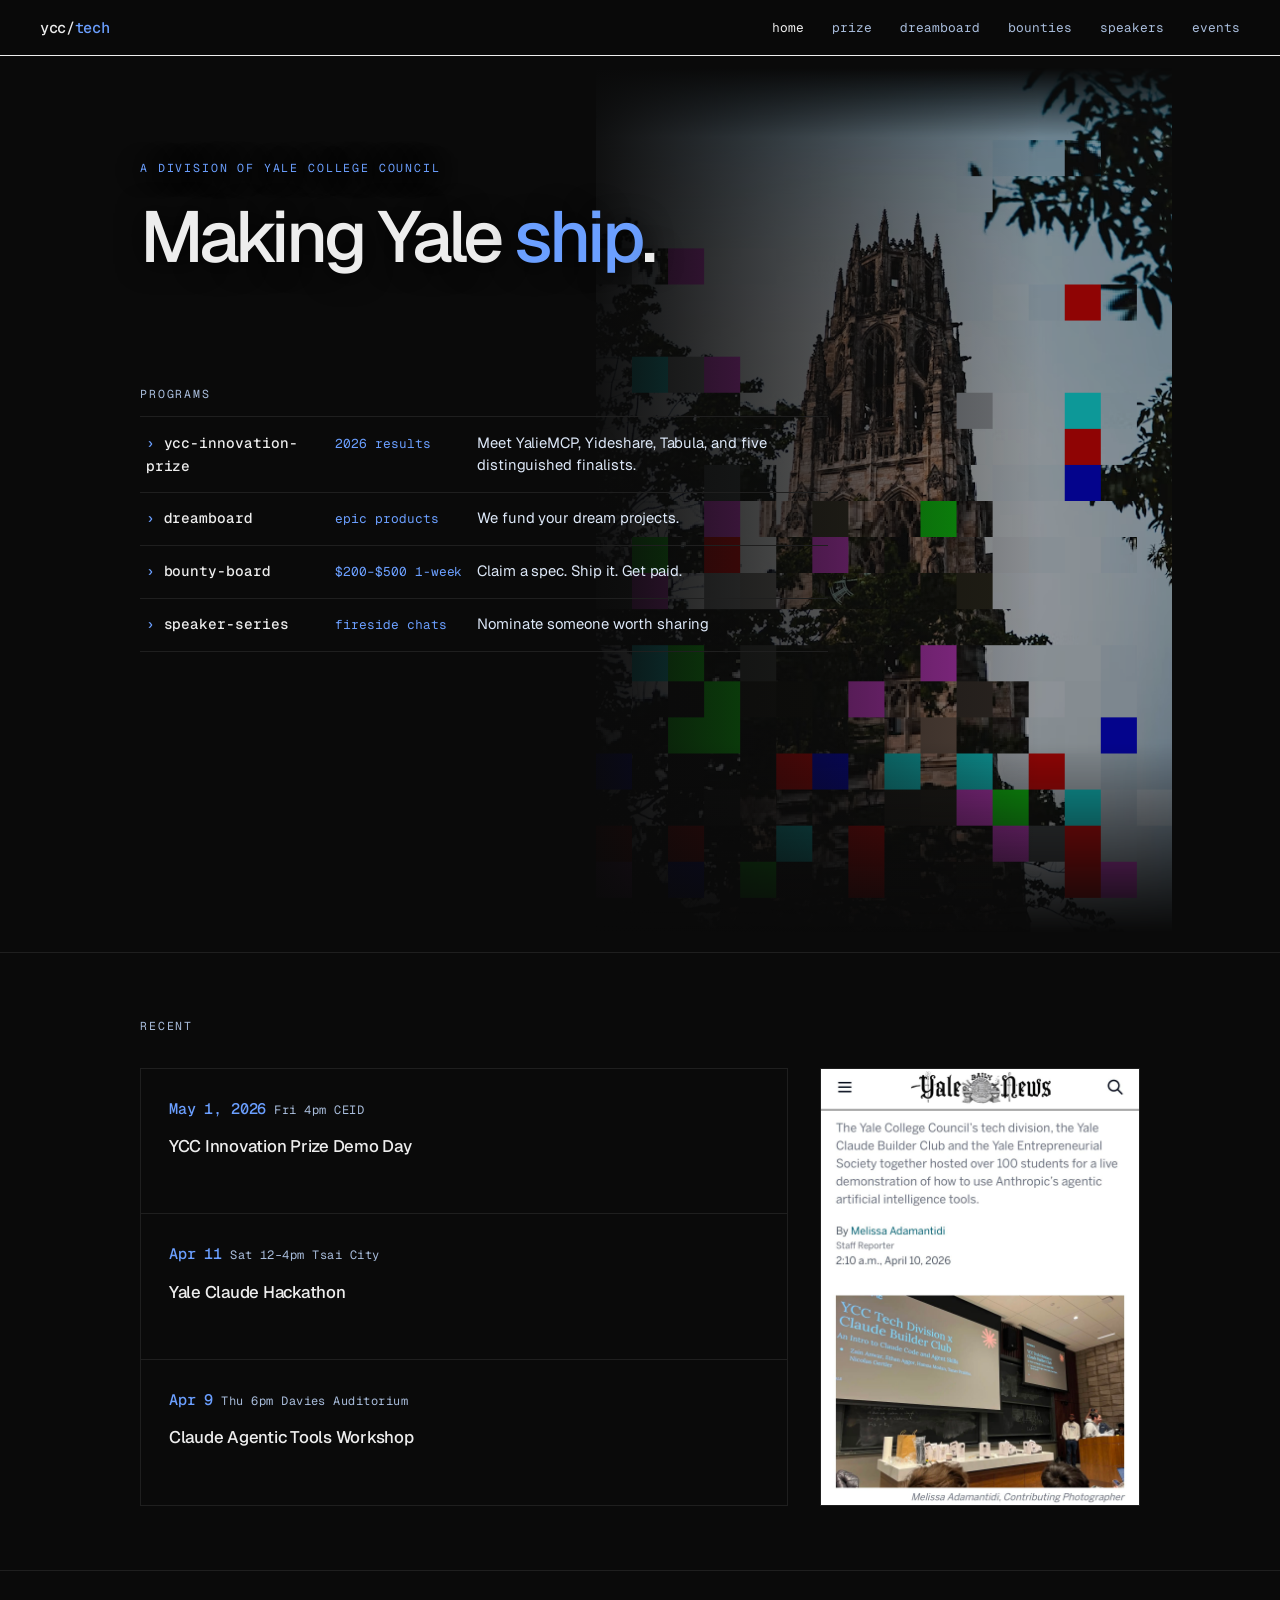
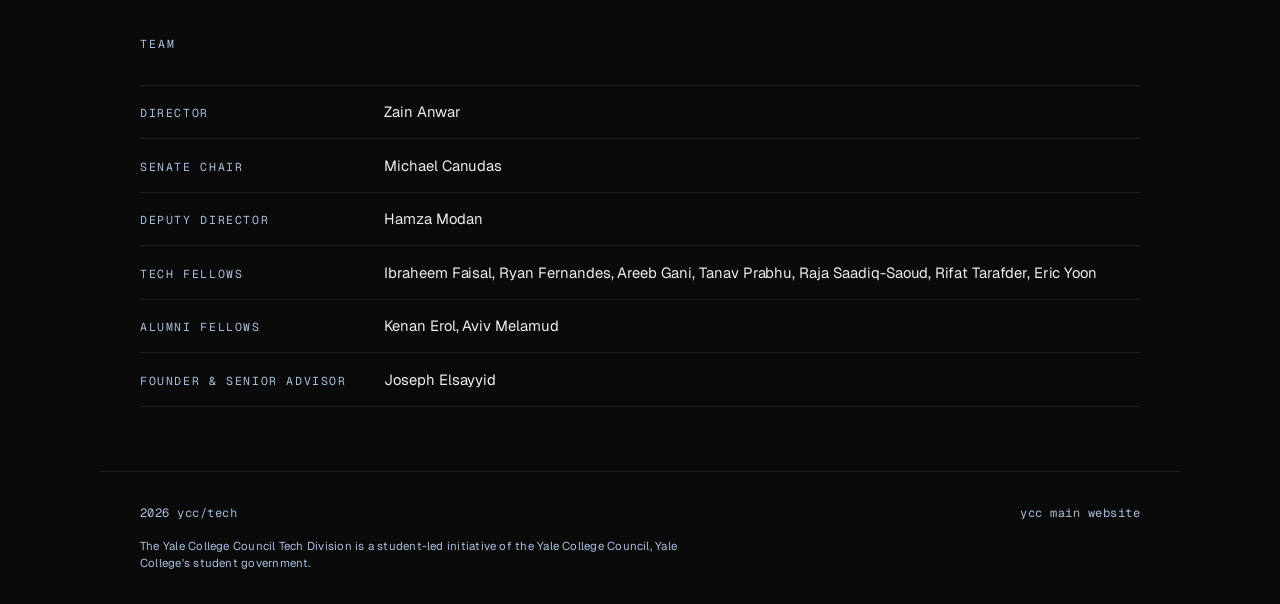
==== commit 31825bca: "refine program descriptions" ====
--- a/index.html
+++ b/index.html
@@ -54,7 +54,7 @@
               </a>
               <a href="dreamboard.html" class="programs-cli__row">
                 <span class="programs-cli__name">dreamboard</span>
-                <span class="programs-cli__meta">see epic products</span>
+                <span class="programs-cli__meta">epic products</span>
                 <span class="programs-cli__desc">We fund your dream projects.</span>
                 <span class="programs-cli__arrow" aria-hidden="true">→</span>
               </a>
@@ -67,7 +67,7 @@
               <a href="speakers.html" class="programs-cli__row">
                 <span class="programs-cli__name">speaker-series</span>
                 <span class="programs-cli__meta">fireside chats</span>
-                <span class="programs-cli__desc">Yale alumni in tech. Nominate someone good.</span>
+                <span class="programs-cli__desc">Nominate someone worth sharing</span>
                 <span class="programs-cli__arrow" aria-hidden="true">→</span>
               </a>
             </div>
@@ -92,17 +92,19 @@
             <div class="event-preview-card__date">May 1, 2026</div><span class="event-preview-card__time">Fri 4pm CEID</span>
             <h3 class="event-preview-card__title">YCC Innovation Prize Demo Day</h3>
           </a>
-          <a href="events.html" class="event-preview-card">
+          <a href="https://yaledailynews.com/articles/students-host-claude-hackathon-promoting-the-product-on-campus" class="event-preview-card" target="_blank" rel="noopener" aria-label="Read the Yale Daily News article about the Yale Claude Hackathon">
             <div class="event-preview-card__date">Apr 11</div><span class="event-preview-card__time">Sat 12–4pm Tsai City</span>
             <h3 class="event-preview-card__title">Yale Claude Hackathon</h3>
           </a>
-          <a href="events.html" class="event-preview-card">
+          <a href="https://yaledailynews.com/articles/students-teach-workshop-on-how-to-use-anthropic-s-ai-tools" class="event-preview-card" target="_blank" rel="noopener" aria-label="Read the Yale Daily News article about the Claude Agentic Tools Workshop">
             <div class="event-preview-card__date">Apr 9</div><span class="event-preview-card__time">Thu 6pm Davies Auditorium</span>
             <h3 class="event-preview-card__title">Claude Agentic Tools Workshop</h3>
           </a>
         </div>
         <figure class="home-event-figure">
-          <img class="home-event-photo" src="assets/home/ai-workshop.jpeg" alt="Yale Daily News coverage of YCC Tech's AI tools workshop" width="1284" height="1760" loading="lazy" decoding="async">
+          <a href="https://yaledailynews.com/articles/students-teach-workshop-on-how-to-use-anthropic-s-ai-tools" target="_blank" rel="noopener" aria-label="Read the Yale Daily News article about the Claude Agentic Tools Workshop">
+            <img class="home-event-photo" src="assets/home/ai-workshop.jpeg" alt="Yale Daily News coverage of YCC Tech's AI tools workshop" width="1284" height="1760" loading="lazy" decoding="async">
+          </a>
         </figure>
       </div>
     </div>
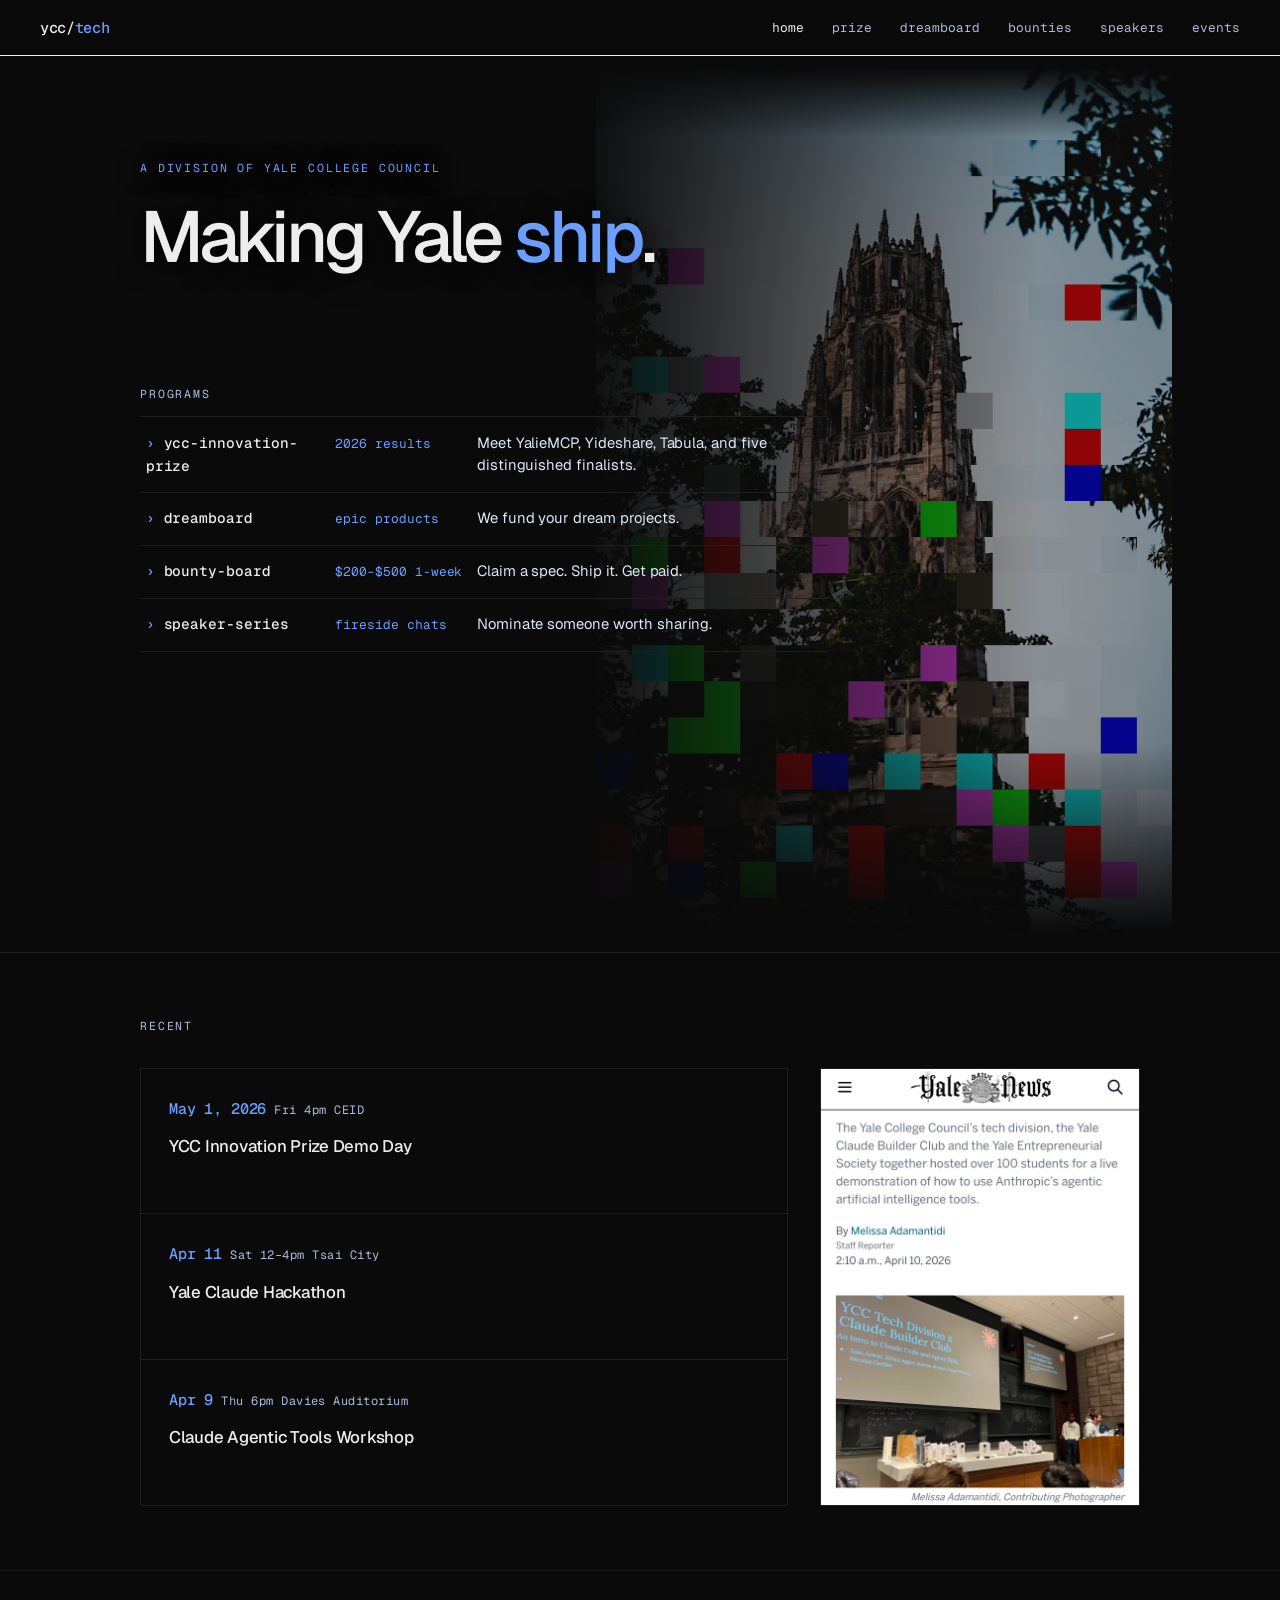
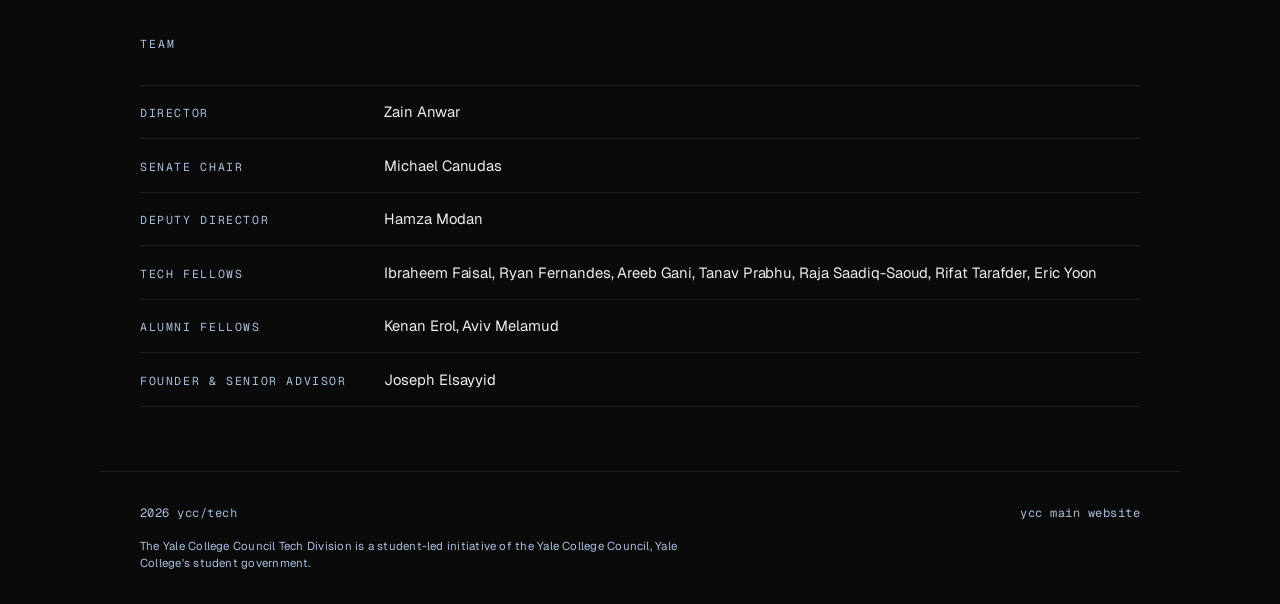
==== commit 900ede09: "strengthen dreamboard messaging" ====
--- a/index.html
+++ b/index.html
@@ -67,7 +67,7 @@
               <a href="speakers.html" class="programs-cli__row">
                 <span class="programs-cli__name">speaker-series</span>
                 <span class="programs-cli__meta">fireside chats</span>
-                <span class="programs-cli__desc">Nominate someone worth sharing</span>
+                <span class="programs-cli__desc">Nominate someone worth sharing.</span>
                 <span class="programs-cli__arrow" aria-hidden="true">→</span>
               </a>
             </div>
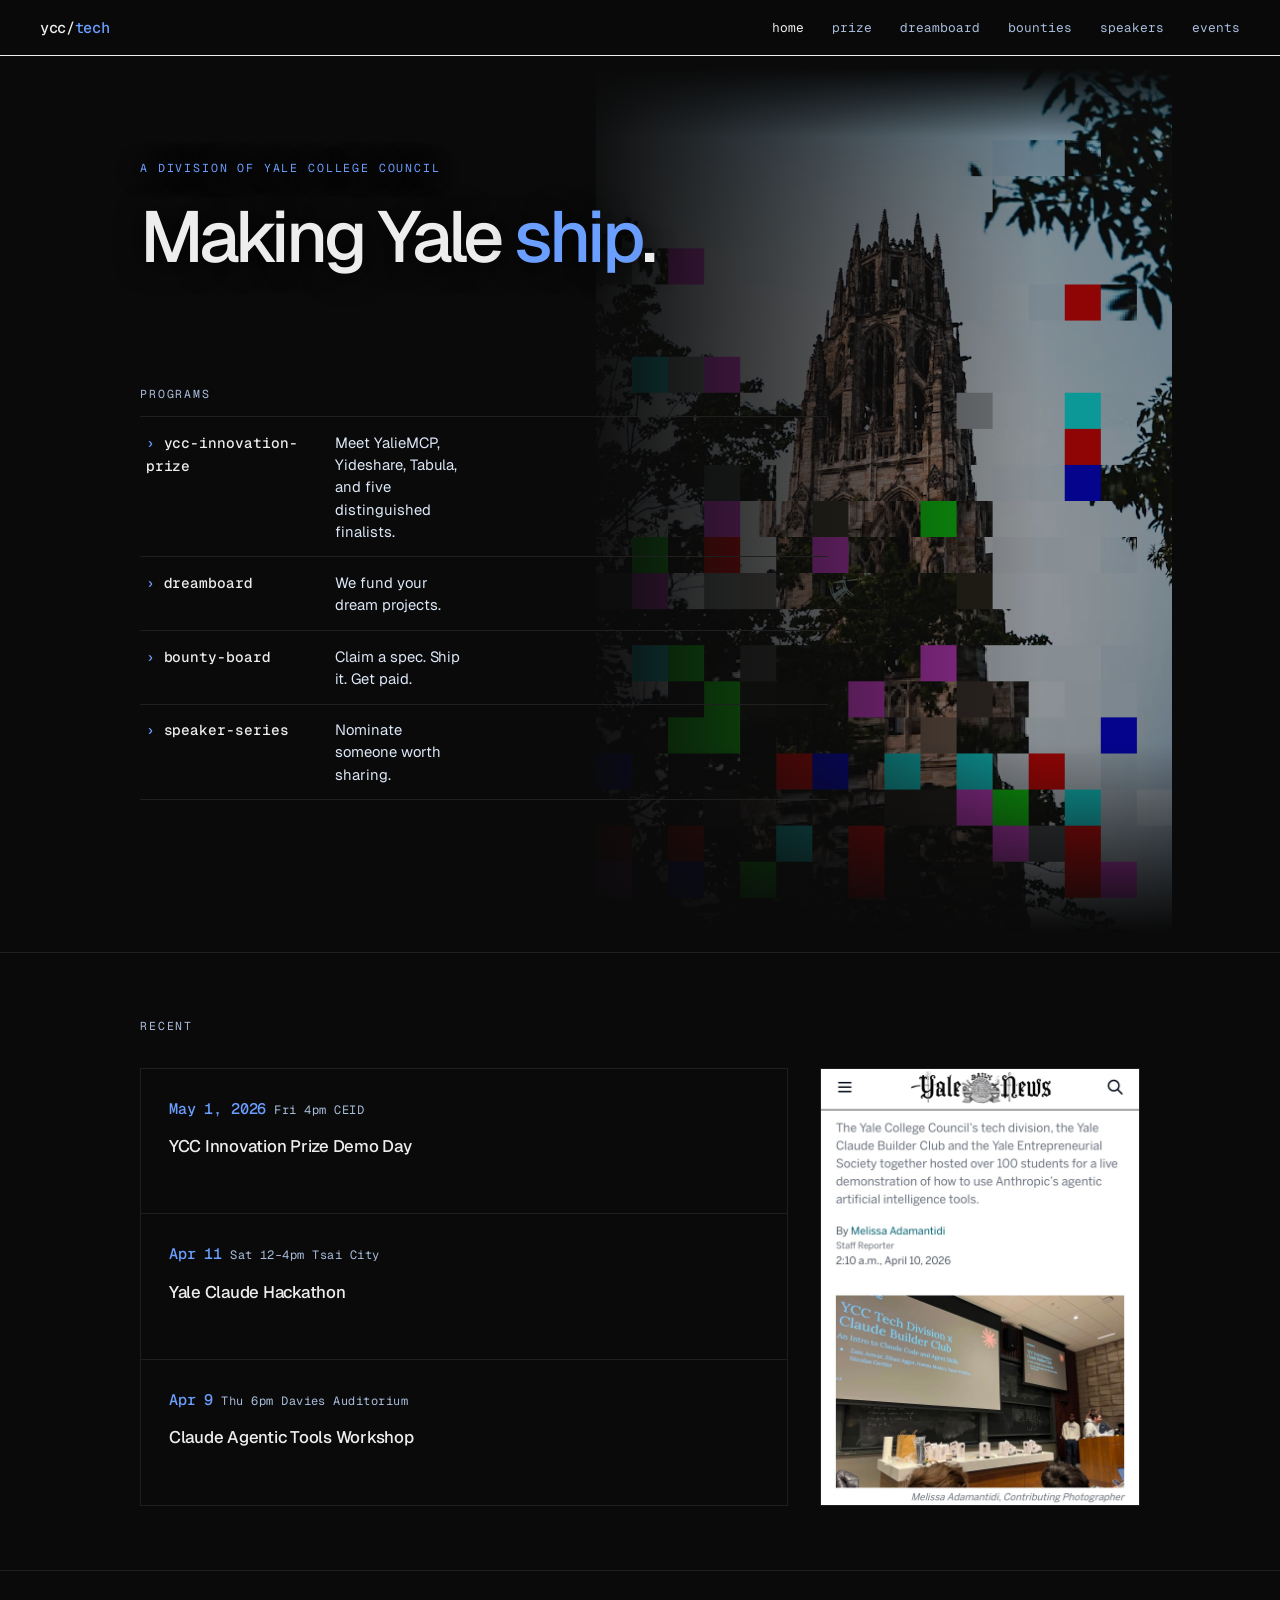
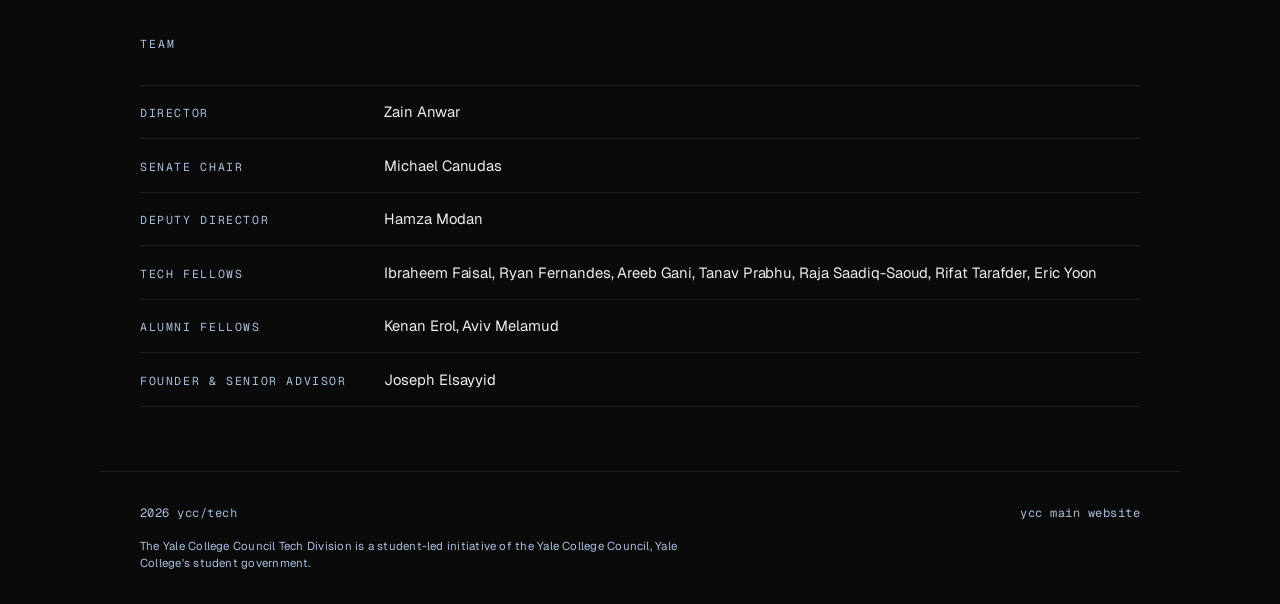
==== commit 598a3749: "simplify programs and refine prize and speakers" ====
--- a/index.html
+++ b/index.html
@@ -48,25 +48,21 @@
             <div class="programs-cli">
               <a href="prize.html" class="programs-cli__row">
                 <span class="programs-cli__name">ycc-innovation-prize</span>
-                <span class="programs-cli__meta">2026 results</span>
                 <span class="programs-cli__desc">Meet YalieMCP, Yideshare, Tabula, and five distinguished finalists.</span>
                 <span class="programs-cli__arrow" aria-hidden="true">→</span>
               </a>
               <a href="dreamboard.html" class="programs-cli__row">
                 <span class="programs-cli__name">dreamboard</span>
-                <span class="programs-cli__meta">epic products</span>
                 <span class="programs-cli__desc">We fund your dream projects.</span>
                 <span class="programs-cli__arrow" aria-hidden="true">→</span>
               </a>
               <a href="bounties.html" class="programs-cli__row">
                 <span class="programs-cli__name">bounty-board</span>
-                <span class="programs-cli__meta">$200–$500 1-week</span>
                 <span class="programs-cli__desc">Claim a spec. Ship it. Get paid.</span>
                 <span class="programs-cli__arrow" aria-hidden="true">→</span>
               </a>
               <a href="speakers.html" class="programs-cli__row">
                 <span class="programs-cli__name">speaker-series</span>
-                <span class="programs-cli__meta">fireside chats</span>
                 <span class="programs-cli__desc">Nominate someone worth sharing.</span>
                 <span class="programs-cli__arrow" aria-hidden="true">→</span>
               </a>
--- a/styles.css
+++ b/styles.css
@@ -536,8 +536,11 @@
 
 .prize-winner__header {
   display: grid;
-  grid-template-columns: minmax(8.5rem, auto) 1fr auto;
-  gap: 1rem 2rem;
+  grid-template-columns: max-content 1fr;
+  grid-template-areas:
+    "name name"
+    "rank creator";
+  gap: 0.5rem 1.25rem;
   align-items: baseline;
   margin-bottom: 1.25rem;
 }
@@ -551,10 +554,11 @@
   letter-spacing: 0.14em;
 }
 
-.prize-winner__rank { color: var(--accent); }
-.prize-winner__creator { color: var(--muted); }
+.prize-winner__rank { grid-area: rank; color: var(--accent); }
+.prize-winner__creator { grid-area: creator; color: var(--muted); }
 
 .prize-winner__name {
+  grid-area: name;
   font-family: var(--font-display);
   font-size: clamp(2.1rem, 4.5vw, 3.25rem);
   font-weight: 500;
@@ -707,10 +711,13 @@
 }
 
 @media (max-width: 760px) {
-  .prize-winner__header { grid-template-columns: 1fr; gap: 0.5rem; }
-  .prize-winner__name { grid-row: 1; }
-  .prize-winner__rank { grid-row: 2; }
-  .prize-winner__creator { grid-row: 3; }
+  .prize-winner__header {
+    grid-template-columns: 1fr;
+    grid-template-areas:
+      "name"
+      "rank"
+      "creator";
+  }
 
   .prize-winner__media,
   .prize-winner__media--landscape { grid-template-columns: 1fr; }
@@ -785,7 +792,7 @@
 
 .programs-cli__row {
   display: grid;
-  grid-template-columns: 12rem 13rem 1fr 1.2rem;
+  grid-template-columns: 12rem 1fr 1.2rem;
   gap: 1.25rem;
   padding: 0.95rem 0.75rem 0.95rem 0.5rem;
   border-bottom: 1px solid var(--border);
@@ -810,15 +817,6 @@
 .programs-cli__name::before {
   content: '› ';
   color: var(--accent);
-}
-
-.programs-cli__meta {
-  font-family: var(--font-mono);
-  font-size: 0.8rem;
-  color: var(--accent);
-  white-space: nowrap;
-  overflow: hidden;
-  text-overflow: ellipsis;
 }
 
 .programs-cli__desc {
@@ -903,6 +901,72 @@
 .bounty-card__tags {
   display: block;
   margin-bottom: 0.75rem;
+}
+
+/* --- SPEAKER SERIES HERO --- */
+.speaker-hero {
+  position: relative;
+  min-height: clamp(30rem, 58vw, 42rem);
+  display: flex;
+  align-items: center;
+  overflow: hidden;
+  isolation: isolate;
+}
+
+.speaker-hero::after {
+  content: '';
+  position: absolute;
+  inset: 0;
+  z-index: -1;
+  background:
+    linear-gradient(90deg, rgba(10, 10, 10, 0.98) 0%, rgba(10, 10, 10, 0.84) 34%, rgba(10, 10, 10, 0.32) 72%, rgba(10, 10, 10, 0.5) 100%),
+    linear-gradient(0deg, rgba(10, 10, 10, 0.9) 0%, transparent 34%, rgba(10, 10, 10, 0.25) 100%);
+}
+
+.speaker-hero__visual {
+  position: absolute;
+  inset: 0;
+  z-index: -2;
+  opacity: 0.72;
+}
+
+.speaker-hero__visual img {
+  width: 100%;
+  height: 100%;
+  object-fit: cover;
+  object-position: center;
+}
+
+.speaker-hero__content {
+  position: relative;
+}
+
+.speaker-hero__content .kicker { margin-bottom: 1rem; }
+
+.speaker-hero__content .section__title {
+  max-width: 15ch;
+  margin-top: 0.75rem;
+  font-size: clamp(2.35rem, 5.2vw, 4rem);
+  letter-spacing: -0.045em;
+  line-height: 1.02;
+}
+
+.speaker-hero__content .section__subtitle {
+  margin-top: 1.15rem;
+}
+
+@media (max-width: 760px) {
+  .speaker-hero {
+    min-height: 34rem;
+    align-items: flex-end;
+  }
+
+  .speaker-hero::after {
+    background: linear-gradient(0deg, rgba(10, 10, 10, 0.98) 0%, rgba(10, 10, 10, 0.8) 48%, rgba(10, 10, 10, 0.34) 100%);
+  }
+
+  .speaker-hero__visual { opacity: 0.58; }
+  .speaker-hero__visual img { object-position: center; }
 }
 
 .bounty-card__tag {
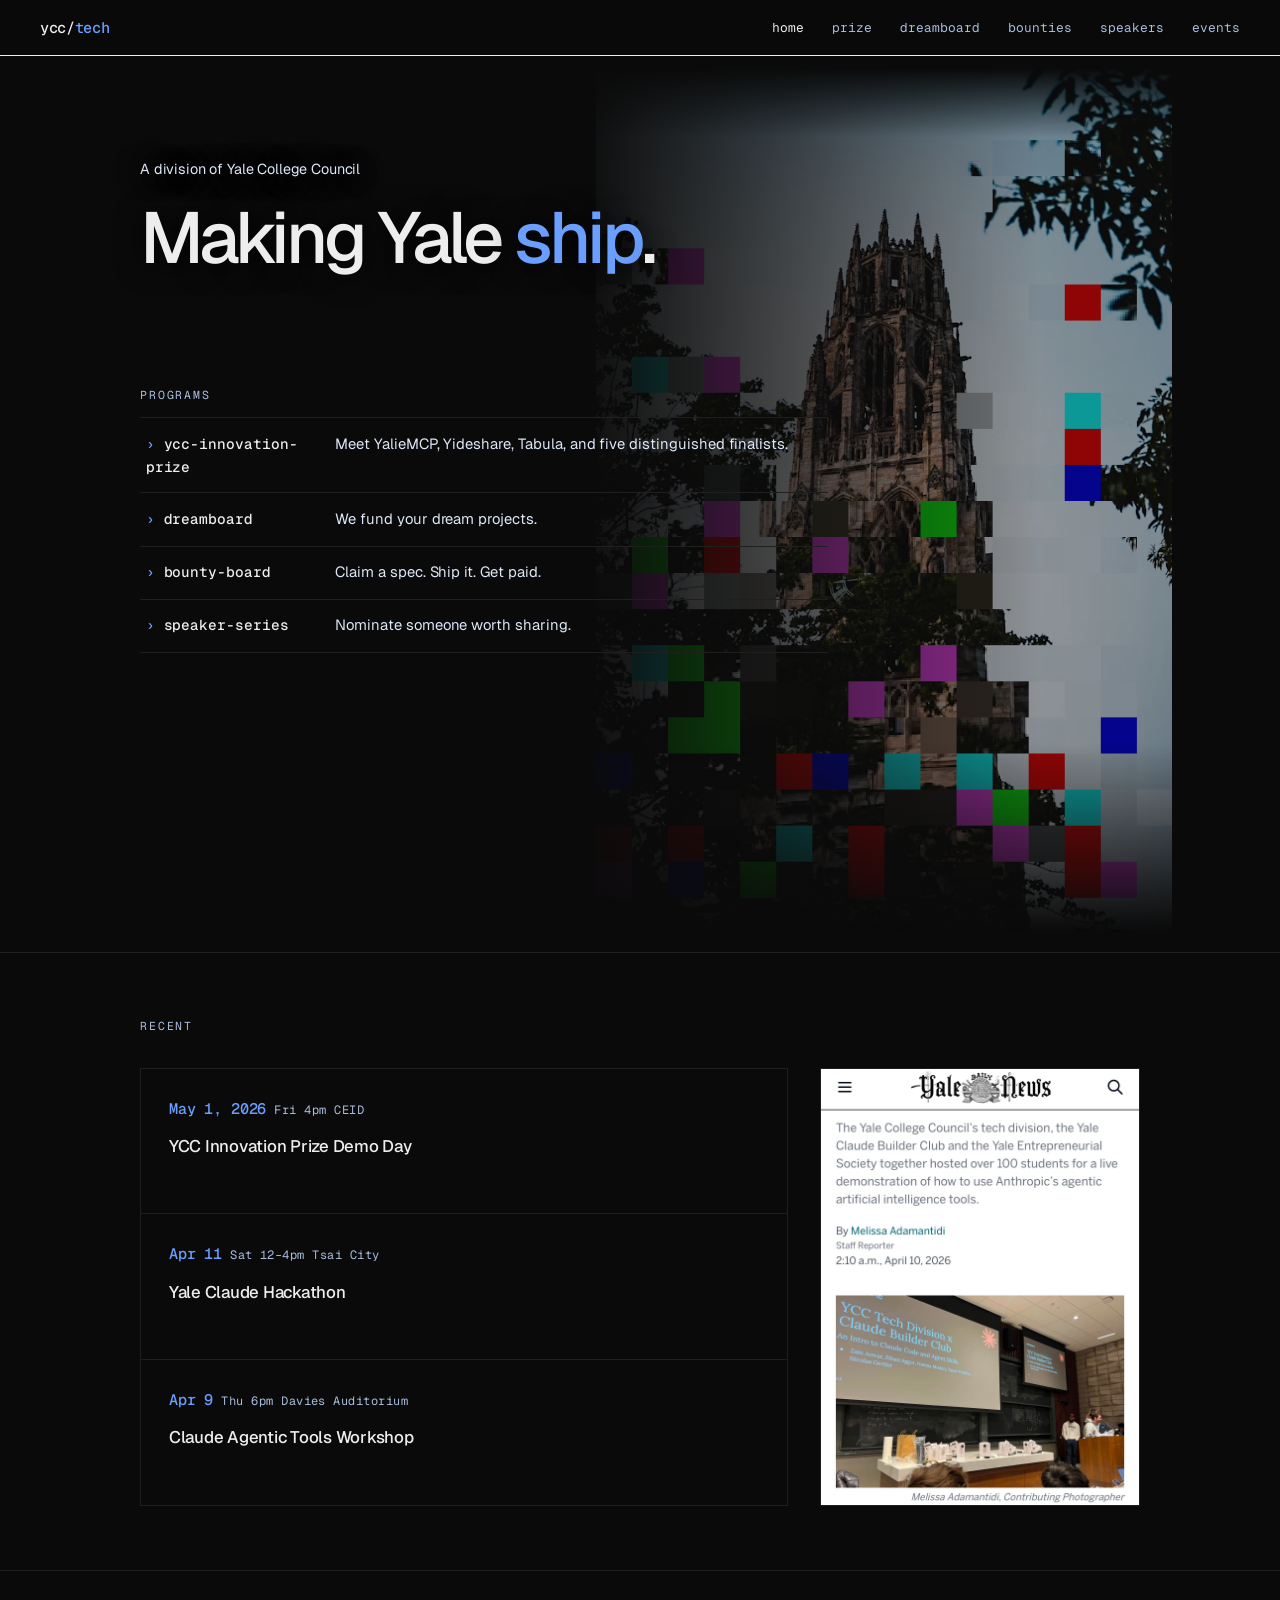
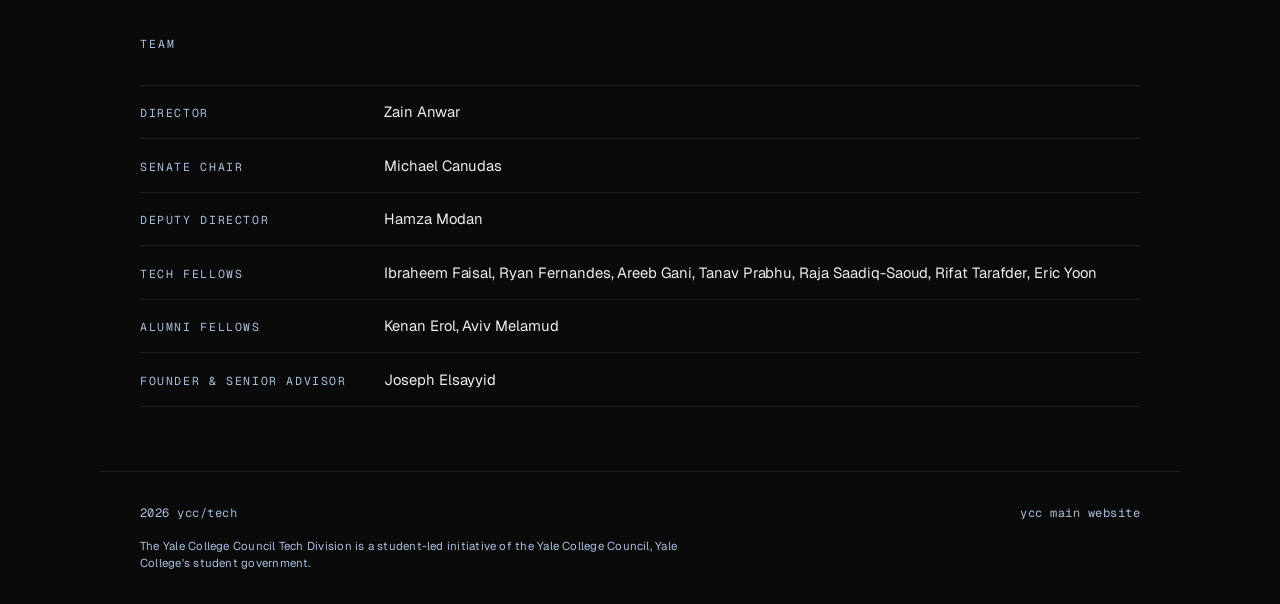
==== commit a40bce19: "simplify institutional attribution" ====
--- a/index.html
+++ b/index.html
@@ -41,7 +41,7 @@
     <div class="container">
       <div class="hero__layout">
         <div class="hero__copy">
-          <div class="hero__label">A Division of Yale College Council</div>
+          <p class="hero__institution">A division of Yale College Council</p>
           <h1 class="hero__title">Making Yale <em>ship</em>.</h1>
           <nav class="hero__programs" aria-label="Programs">
             <span class="kicker">Programs</span>
--- a/styles.css
+++ b/styles.css
@@ -287,6 +287,16 @@
 
 .hero__label { margin-bottom: 1.5rem; }
 
+.hero__institution {
+  margin-bottom: 1.35rem;
+  color: var(--fg-dim);
+  font-family: var(--font-sans);
+  font-size: 0.9rem;
+  font-weight: 400;
+  letter-spacing: -0.01em;
+  line-height: 1.5;
+}
+
 .hero__layout {
   position: relative;
   min-height: 56rem;
@@ -324,7 +334,7 @@
 }
 
 .hero__programs .programs-cli__row {
-  grid-template-columns: 11rem 8rem minmax(0, 1fr) 1rem;
+  grid-template-columns: 11rem minmax(0, 1fr) 1rem;
   gap: 0.85rem;
   padding: 0.85rem 0.35rem;
 }
@@ -903,17 +913,18 @@
   margin-bottom: 0.75rem;
 }
 
-/* --- SPEAKER SERIES HERO --- */
-.speaker-hero {
+/* --- PHOTOGRAPHIC PAGE HEROES --- */
+.photo-hero {
   position: relative;
   min-height: clamp(30rem, 58vw, 42rem);
   display: flex;
   align-items: center;
   overflow: hidden;
   isolation: isolate;
-}
-
-.speaker-hero::after {
+  padding: clamp(5rem, 8vw, 7rem) 0;
+}
+
+.photo-hero::after {
   content: '';
   position: absolute;
   inset: 0;
@@ -923,27 +934,27 @@
     linear-gradient(0deg, rgba(10, 10, 10, 0.9) 0%, transparent 34%, rgba(10, 10, 10, 0.25) 100%);
 }
 
-.speaker-hero__visual {
+.photo-hero__visual {
   position: absolute;
   inset: 0;
   z-index: -2;
   opacity: 0.72;
 }
 
-.speaker-hero__visual img {
+.photo-hero__visual img {
   width: 100%;
   height: 100%;
   object-fit: cover;
   object-position: center;
 }
 
-.speaker-hero__content {
+.photo-hero__content {
   position: relative;
 }
 
-.speaker-hero__content .kicker { margin-bottom: 1rem; }
-
-.speaker-hero__content .section__title {
+.photo-hero__content .kicker { margin-bottom: 1rem; }
+
+.photo-hero__content .section__title {
   max-width: 15ch;
   margin-top: 0.75rem;
   font-size: clamp(2.35rem, 5.2vw, 4rem);
@@ -951,22 +962,51 @@
   line-height: 1.02;
 }
 
-.speaker-hero__content .section__subtitle {
+.photo-hero__content .section__subtitle {
   margin-top: 1.15rem;
 }
 
+.photo-hero__content .hero__title,
+.photo-hero__content .prize-hero__title {
+  max-width: 15ch;
+}
+
+.photo-hero__credit {
+  position: absolute;
+  z-index: 1;
+  right: max(var(--gutter), calc((100vw - var(--container)) / 2));
+  bottom: 0.9rem;
+  color: rgba(220, 231, 247, 0.68);
+  font-family: var(--font-mono);
+  font-size: 0.67rem;
+  letter-spacing: 0.02em;
+}
+
+.photo-hero__credit a {
+  color: inherit;
+  font-style: italic;
+  border-bottom: 1px solid rgba(220, 231, 247, 0.32);
+}
+
+.photo-hero__credit a:hover { color: var(--fg); }
+
+.photo-hero--dreamboard .photo-hero__visual img { object-position: center 58%; }
+.photo-hero--prize .photo-hero__visual img { object-position: center 46%; }
+
 @media (max-width: 760px) {
-  .speaker-hero {
+  .photo-hero {
     min-height: 34rem;
     align-items: flex-end;
+    padding-bottom: 4.5rem;
   }
 
-  .speaker-hero::after {
+  .photo-hero::after {
     background: linear-gradient(0deg, rgba(10, 10, 10, 0.98) 0%, rgba(10, 10, 10, 0.8) 48%, rgba(10, 10, 10, 0.34) 100%);
   }
 
-  .speaker-hero__visual { opacity: 0.58; }
-  .speaker-hero__visual img { object-position: center; }
+  .photo-hero__visual { opacity: 0.58; }
+  .photo-hero__visual img { object-position: center; }
+  .photo-hero__credit { right: var(--gutter); }
 }
 
 .bounty-card__tag {
